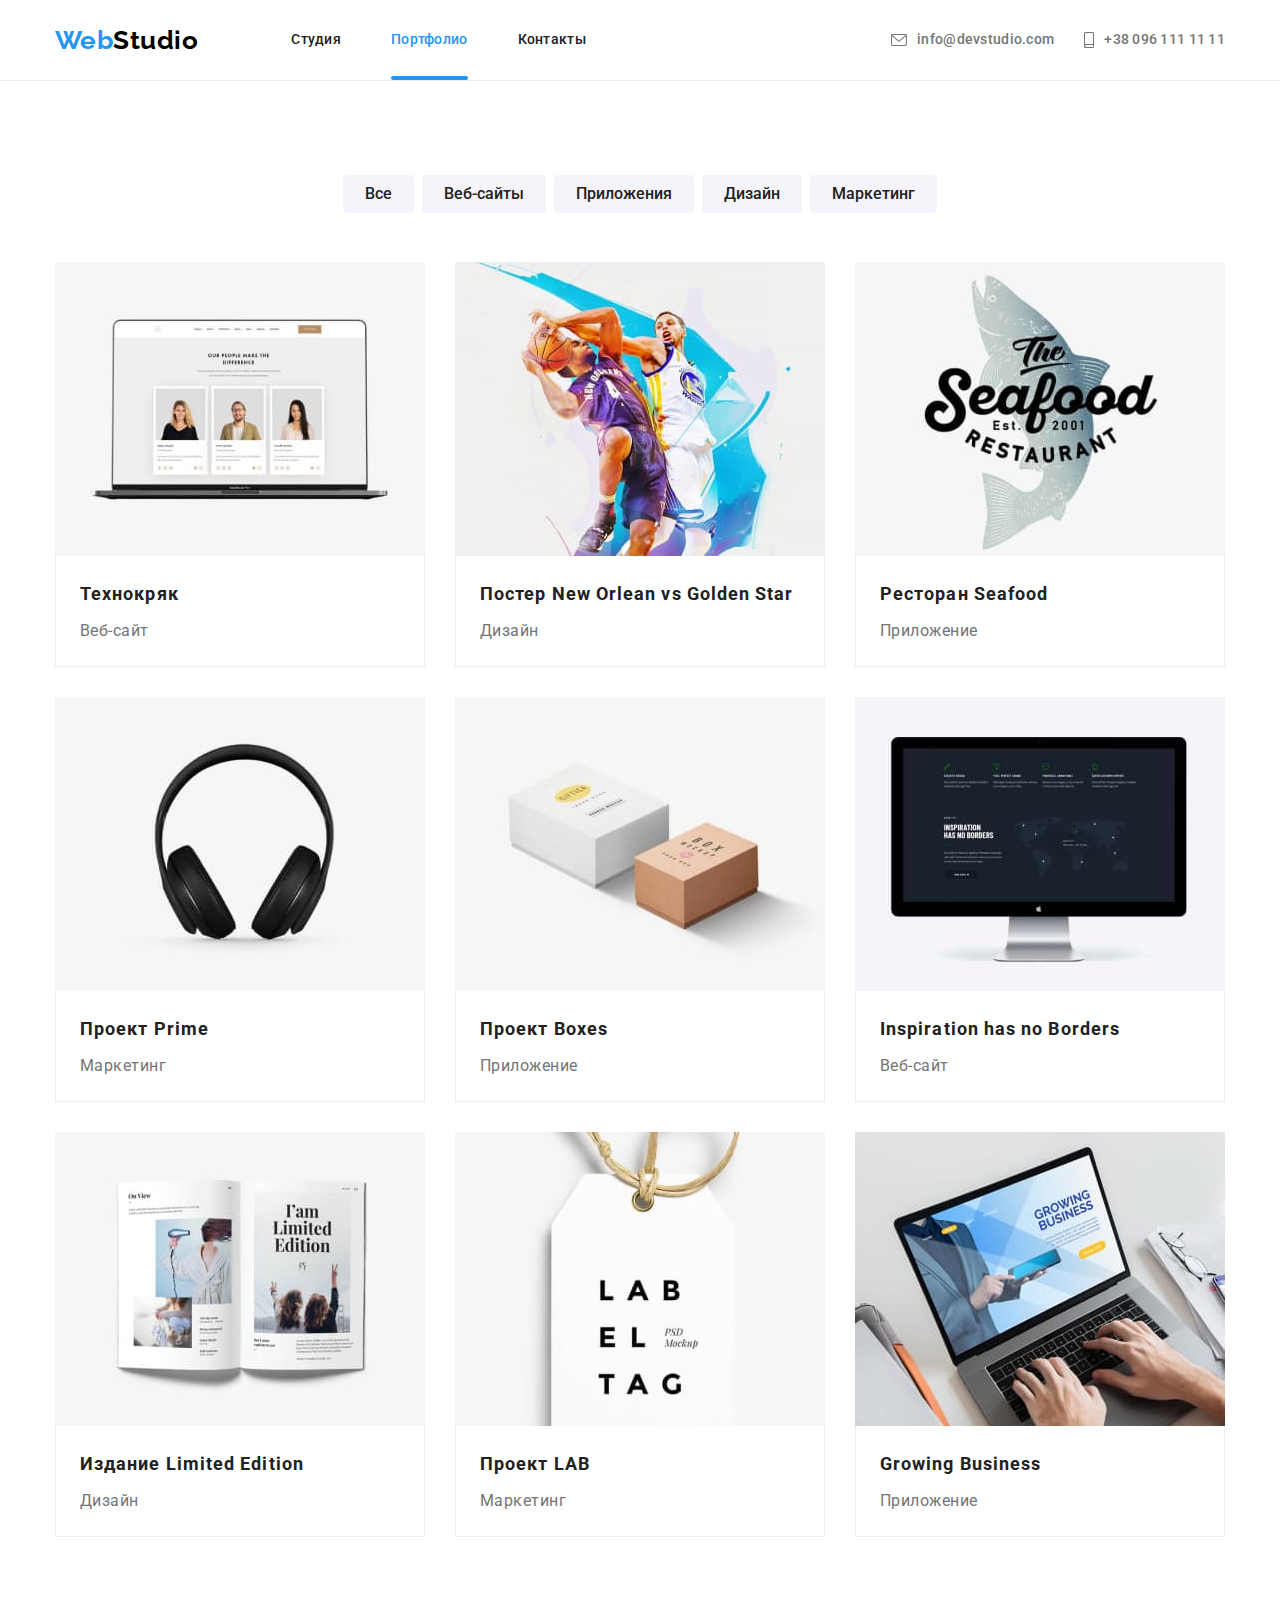
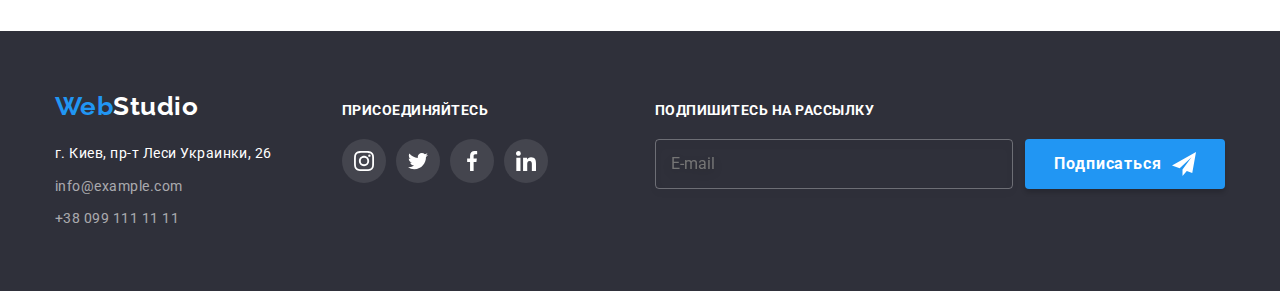
==== portfolio.html @ 19c5c127 "copied previous homework" ====
<!DOCTYPE html>
<html lang="ru">
  <head>
    <meta charset="UTF-8" />
    <meta http-equiv="X-UA-Compatible" content="IE=edge" />
    <meta name="viewport" content="width=device-width, initial-scale=1.0" />
    <title>Портфолио</title>
    <link
      href="https://fonts.googleapis.com/css2?family=Raleway:wght@700&family=Roboto:wght@400;500;700;900&display=swap"
      rel="stylesheet"
    />
    <link
      rel="stylesheet"
      href="https://cdnjs.cloudflare.com/ajax/libs/modern-normalize/1.0.0/modern-normalize.min.css"
    />
    <link rel="stylesheet" href="./css/portfolio.min.css" />
  </head>
  <body>
    <!-- Header -->

    <header class="page-header">
      <div class="container page-header__container">
        <nav class="page-header__nav">
          <a class="logo logo--header" href="./index.html"
            ><span class="logo__span">Web</span>Studio
          </a>

          <ul class="site-menu">
            <li class="site-menu__item">
              <a class="site-menu__link" href="./index.html">Студия</a>
            </li>
            <li class="site-menu__item">
              <a
                class="site-menu__link site-menu__link--current"
                href="./portfolio.html"
                >Портфолио</a
              >
            </li>
            <li class="site-menu__item">
              <a class="site-menu__link" href="">Контакты</a>
            </li>
          </ul>
        </nav>

        <ul class="site-contact">
          <li class="site-contact__item">
            <a class="site-contact__link" href="mailto:info@devstudio.com"
              ><svg class="site-contact__icon" width="16" height="12">
                <use href="./images/icons.svg#icon-envelope"></use>
              </svg>
              info@devstudio.com</a
            >
          </li>
          <li class="site-contact__item">
            <a class="site-contact__link" href="tel:+380961111111"
              ><svg class="site-contact__icon" width="10" height="16">
                <use href="./images/icons.svg#icon-smartphone"></use>
              </svg>
              +38 096 111 11 11</a
            >
          </li>
        </ul>
      </div>
    </header>
    <main>
      <!-- portfolio section -->

      <section class="section">
        <div class="container">
          <h1 class="section__title section__title--visually-hidden">
            Наши работы
          </h1>
          <ul class="filter-button-list">
            <li class="filter-button-list__item">
              <button class="filter-button" type="button">Все</button>
            </li>
            <li class="filter-button-list__item">
              <button class="filter-button" type="button">Веб-сайты</button>
            </li>
            <li class="filter-button-list__item">
              <button class="filter-button" type="button">Приложения</button>
            </li>
            <li class="filter-button-list__item">
              <button class="filter-button" type="button">Дизайн</button>
            </li>
            <li class="filter-button-list__item">
              <button class="filter-button" type="button">Маркетинг</button>
            </li>
          </ul>

          <ul class="portfolio-list">
            <li class="portfolio-list__item">
              <a class="portfolio-list__link" href="">
                <div class="portfolio-list__thumb">
                  <img
                    class="portfolio-list__img"
                    src="./images/portfolio1.jpg"
                    width="370"
                    alt="Технокряк"
                  />
                  <div class="portfolio-list__overlay">
                    <p class="portfolio-list__description">
                      Технокряк это современная площадка распространения
                      коронавируса. Компании используют эту платформу для
                      цифрового шпионажа и атак на защищённые сервера
                      конкурентов.
                    </p>
                  </div>
                </div>
                <div class="portfolio-list__footer">
                  <h2 class="portfolio-list__title">Технокряк</h2>
                  <p class="portfolio-list__text">Веб-сайт</p>
                </div>
              </a>
            </li>

            <li class="portfolio-list__item">
              <a class="portfolio-list__link" href="">
                <div class="portfolio-list__thumb">
                  <img
                    class="portfolio-list__img"
                    src="./images/portfolio2.jpg"
                    width="370"
                    alt="Технокряк"
                  />
                  <div class="portfolio-list__overlay">
                    <p class="portfolio-list__description">
                      Технокряк это современная площадка распространения
                      коронавируса. Компании используют эту платформу для
                      цифрового шпионажа и атак на защищённые сервера
                      конкурентов.
                    </p>
                  </div>
                </div>
                <div class="portfolio-list__footer">
                  <h2 class="portfolio-list__title">
                    Постер New Orlean vs Golden Star
                  </h2>
                  <p class="portfolio-list__text">Дизайн</p>
                </div>
              </a>
            </li>

            <li class="portfolio-list__item">
              <a class="portfolio-list__link" href="">
                <div class="portfolio-list__thumb">
                  <img
                    class="portfolio-list__img"
                    src="./images/portfolio3.jpg"
                    width="370"
                    alt="Технокряк"
                  />
                  <div class="portfolio-list__overlay">
                    <p class="portfolio-list__description">
                      Технокряк это современная площадка распространения
                      коронавируса. Компании используют эту платформу для
                      цифрового шпионажа и атак на защищённые сервера
                      конкурентов.
                    </p>
                  </div>
                </div>
                <div class="portfolio-list__footer">
                  <h2 class="portfolio-list__title">Ресторан Seafood</h2>
                  <p class="portfolio-list__text">Приложение</p>
                </div>
              </a>
            </li>

            <li class="portfolio-list__item">
              <a class="portfolio-list__link" href="">
                <div class="portfolio-list__thumb">
                  <img
                    class="portfolio-list__img"
                    src="./images/portfolio4.jpg"
                    width="370"
                    alt="Технокряк"
                  />
                  <div class="portfolio-list__overlay">
                    <p class="portfolio-list__description">
                      Технокряк это современная площадка распространения
                      коронавируса. Компании используют эту платформу для
                      цифрового шпионажа и атак на защищённые сервера
                      конкурентов.
                    </p>
                  </div>
                </div>
                <div class="portfolio-list__footer">
                  <h2 class="portfolio-list__title">Проект Prime</h2>
                  <p class="portfolio-list__text">Маркетинг</p>
                </div>
              </a>
            </li>

            <li class="portfolio-list__item">
              <a class="portfolio-list__link" href="">
                <div class="portfolio-list__thumb">
                  <img
                    class="portfolio-list__img"
                    src="./images/portfolio5.jpg"
                    width="370"
                    alt="Технокряк"
                  />
                  <div class="portfolio-list__overlay">
                    <p class="portfolio-list__description">
                      Технокряк это современная площадка распространения
                      коронавируса. Компании используют эту платформу для
                      цифрового шпионажа и атак на защищённые сервера
                      конкурентов.
                    </p>
                  </div>
                </div>
                <div class="portfolio-list__footer">
                  <h2 class="portfolio-list__title">Проект Boxes</h2>
                  <p class="portfolio-list__text">Приложение</p>
                </div>
              </a>
            </li>

            <li class="portfolio-list__item">
              <a class="portfolio-list__link" href="">
                <div class="portfolio-list__thumb">
                  <img
                    class="portfolio-list__img"
                    src="./images/portfolio6.jpg"
                    width="370"
                    alt="Технокряк"
                  />
                  <div class="portfolio-list__overlay">
                    <p class="portfolio-list__description">
                      Технокряк это современная площадка распространения
                      коронавируса. Компании используют эту платформу для
                      цифрового шпионажа и атак на защищённые сервера
                      конкурентов.
                    </p>
                  </div>
                </div>
                <div class="portfolio-list__footer">
                  <h2 class="portfolio-list__title">
                    Inspiration has no Borders
                  </h2>
                  <p class="portfolio-list__text">Веб-сайт</p>
                </div>
              </a>
            </li>

            <li class="portfolio-list__item">
              <a class="portfolio-list__link" href="">
                <div class="portfolio-list__thumb">
                  <img
                    class="portfolio-list__img"
                    src="./images/portfolio7.jpg"
                    width="370"
                    alt="Технокряк"
                  />
                  <div class="portfolio-list__overlay">
                    <p class="portfolio-list__description">
                      Технокряк это современная площадка распространения
                      коронавируса. Компании используют эту платформу для
                      цифрового шпионажа и атак на защищённые сервера
                      конкурентов.
                    </p>
                  </div>
                </div>
                <div class="portfolio-list__footer">
                  <h2 class="portfolio-list__title">Издание Limited Edition</h2>
                  <p class="portfolio-list__text">Дизайн</p>
                </div>
              </a>
            </li>

            <li class="portfolio-list__item">
              <a class="portfolio-list__link" href="">
                <div class="portfolio-list__thumb">
                  <img
                    class="portfolio-list__img"
                    src="./images/portfolio8.jpg"
                    width="370"
                    alt="Технокряк"
                  />
                  <div class="portfolio-list__overlay">
                    <p class="portfolio-list__description">
                      Технокряк это современная площадка распространения
                      коронавируса. Компании используют эту платформу для
                      цифрового шпионажа и атак на защищённые сервера
                      конкурентов.
                    </p>
                  </div>
                </div>
                <div class="portfolio-list__footer">
                  <h2 class="portfolio-list__title">Проект LAB</h2>
                  <p class="portfolio-list__text">Маркетинг</p>
                </div>
              </a>
            </li>

            <li class="portfolio-list__item">
              <a class="portfolio-list__link" href="">
                <div class="portfolio-list__thumb">
                  <img
                    class="portfolio-list__img"
                    src="./images/portfolio9.jpg"
                    width="370"
                    alt="Технокряк"
                  />
                  <div class="portfolio-list__overlay">
                    <p class="portfolio-list__description">
                      Технокряк это современная площадка распространения
                      коронавируса. Компании используют эту платформу для
                      цифрового шпионажа и атак на защищённые сервера
                      конкурентов.
                    </p>
                  </div>
                </div>
                <div class="portfolio-list__footer">
                  <h2 class="portfolio-list__title">Growing Business</h2>
                  <p class="portfolio-list__text">Приложение</p>
                </div>
              </a>
            </li>
          </ul>
        </div>
      </section>
    </main>

    <!-- footer -->

    <footer class="page-footer">
      <div class="container page-footer__container">
        <div class="page-footer__box">
          <a class="logo logo--footer" href="./index.html"
            ><span class="logo__span">Web</span>Studio</a
          >

          <address>
            <ul class="address">
              <li class="address__item">
                <span class="address__text"
                  >г. Киев, пр-т Леси Украинки, 26</span
                >
              </li>
              <li class="address__item">
                <a class="address__link" href="mailto:info@example.com"
                  >info@example.com</a
                >
              </li>
              <li class="address__item">
                <a class="address__link" href="tel:+380991111111"
                  >+38 099 111 11 11</a
                >
              </li>
            </ul>
          </address>
        </div>
        <div class="page-footer__box site-social">
          <b class="site-social__text">присоединяйтесь</b>
          <ul class="site-social__list">
            <li class="site-social__item">
              <a class="site-social__link" href="">
                <svg class="site-social__icon" width="20" height="20">
                  <use href="./images/icons.svg#icon-instagram"></use>
                </svg>
              </a>
            </li>
            <li class="site-social__item">
              <a class="site-social__link" href="">
                <svg class="site-social__icon" width="20" height="20">
                  <use href="./images/icons.svg#icon-twitter"></use>
                </svg>
              </a>
            </li>
            <li class="site-social__item">
              <a class="site-social__link" href="">
                <svg class="site-social__icon" width="20" height="20">
                  <use href="./images/icons.svg#icon-facebook"></use>
                </svg>
              </a>
            </li>
            <li class="site-social__item">
              <a class="site-social__link" href="">
                <svg class="site-social__icon" width="20" height="20">
                  <use href="./images/icons.svg#icon-linkedin"></use>
                </svg>
              </a>
            </li>
          </ul>
        </div>
        <form class="form-subscription">
          <div class="form-subscription__field">
            <b class="form-subscription__text">Подпишитесь на рассылку</b>
            <input
              class="form-subscription__input"
              type="email"
              name="mail"
              placeholder="E-mail"
            />
          </div>
          <button class="button button--shadow" type="submit">
            Подписаться
            <svg class="button__icon" width="24" height="24">
              <use href="./images/icons.svg#icon-send"></use>
            </svg>
          </button>
        </form>
      </div>
    </footer>
  </body>
</html>
---- css/portfolio.min.css ----
h1,h2,h3,h4,h5,h6,p{padding:0;margin:0}ul{list-style:none;padding:0;margin:0}a{text-decoration:none;color:inherit}button{cursor:pointer;font-family:inherit}body{color:#757575;background-color:#fff;font-family:roboto,sans-serif;letter-spacing:0.03em}.container{width:1200px;padding-left:15px;padding-right:15px;margin-right:auto;margin-left:auto}.logo{display:inline-block;font-family:raleway,sans-serif;font-weight:700;font-size:26px;line-height:1.19;-webkit-transition:color 250ms cubic-bezier(0.4, 0, 0.2, 1);transition:color 250ms cubic-bezier(0.4, 0, 0.2, 1)}.logo:focus,.logo:hover{color:#2196f3}.logo--header{margin-right:93px;color:#000000}.logo--footer{margin-bottom:20px;color:#fff}.logo__span{color:#2196f3}.page-header{border-bottom-width:1px;border-bottom-style:solid;border-bottom-color:#ececec}.page-header__container{display:-webkit-box;display:-ms-flexbox;display:flex}.page-header__nav{display:-webkit-box;display:-ms-flexbox;display:flex;-webkit-box-align:center;-ms-flex-align:center;align-items:center}.site-menu{display:-webkit-box;display:-ms-flexbox;display:flex}.site-menu__item:not(:last-child){margin-right:50px}.site-menu__link{display:block;padding-top:32px;padding-bottom:32px;font-weight:500;font-size:14px;line-height:1.14;letter-spacing:0.02em;color:#212121;-webkit-transition:color 250ms cubic-bezier(0.4, 0, 0.2, 1);transition:color 250ms cubic-bezier(0.4, 0, 0.2, 1)}.site-menu__link:hover,.site-menu__link:focus{color:#2196f3}.site-menu__link--current{position:relative;color:#2196f3}.site-menu__link--current::after{position:absolute;bottom:0;left:0;width:100%;height:4px;content:'';background:#2196f3;border-radius:2px}.site-contact{display:-webkit-box;display:-ms-flexbox;display:flex;margin-left:auto}.site-contact__item:not(:last-child){margin-right:30px}.site-contact__link{display:-webkit-inline-box;display:-ms-inline-flexbox;display:inline-flex;-webkit-box-align:center;-ms-flex-align:center;align-items:center;padding-top:32px;padding-bottom:32px;font-weight:500;font-size:14px;line-height:1.14;letter-spacing:0.02em;-webkit-transition:color 250ms cubic-bezier(0.4, 0, 0.2, 1);transition:color 250ms cubic-bezier(0.4, 0, 0.2, 1)}.site-contact__link:hover,.site-contact__link:focus{color:#2196f3}.site-contact__icon{margin-right:10px;fill:currentColor}.button{display:-webkit-inline-box;display:-ms-inline-flexbox;display:inline-flex;-webkit-box-pack:center;-ms-flex-pack:center;justify-content:center;-webkit-box-align:center;-ms-flex-align:center;align-items:center;width:200px;height:50px;cursor:pointer;font-family:inherit;font-weight:bold;font-size:16px;line-height:1.87;letter-spacing:0.06em;color:#fff;background-color:#2196f3;border:none;border-radius:4px;-webkit-transition:background-color 250ms cubic-bezier(0.4, 0, 0.2, 1);transition:background-color 250ms cubic-bezier(0.4, 0, 0.2, 1)}.button:focus,.button:hover{background-color:#188ce8}.button--shadow{-webkit-box-shadow:0px 4px 4px rgba(0,0,0,0.15);box-shadow:0px 4px 4px rgba(0,0,0,0.15)}.button__icon{margin-left:10px;fill:currentColor}.section{padding-top:94px;padding-bottom:94px}.section--without-padding{padding-top:0}.section--bg-color{background:#f5f4fa}.section__title{color:#212121;font-size:36px;line-height:1.17;text-align:center;margin-bottom:50px}.section__title--visually-hidden{position:absolute;width:1px;height:1px;margin:-1px;border:0;padding:0;clip:rect(0 0 0 0);overflow:hidden}.filter-button-list{display:-webkit-box;display:-ms-flexbox;display:flex;-webkit-box-pack:center;-ms-flex-pack:center;justify-content:center;margin-bottom:49px}.filter-button-list__item:not(:last-child){margin-right:8px}.filter-button{display:inline-block;color:#212121;background-color:#f5f4fa;cursor:pointer;font-family:inherit;font-weight:500;font-size:16px;line-height:1.62;padding:6px 22px;border:none;border-radius:4px;-webkit-transition:color 250ms cubic-bezier(0.4, 0, 0.2, 1);transition:color 250ms cubic-bezier(0.4, 0, 0.2, 1);-webkit-transition:background-color 250ms cubic-bezier(0.4, 0, 0.2, 1);transition:background-color 250ms cubic-bezier(0.4, 0, 0.2, 1);-webkit-transition:-webkit-box-shadow 250ms cubic-bezier(0.4, 0, 0.2, 1);transition:-webkit-box-shadow 250ms cubic-bezier(0.4, 0, 0.2, 1);transition:box-shadow 250ms cubic-bezier(0.4, 0, 0.2, 1);transition:box-shadow 250ms cubic-bezier(0.4, 0, 0.2, 1), -webkit-box-shadow 250ms cubic-bezier(0.4, 0, 0.2, 1)}.filter-button:hover,.filter-button:focus{color:#fff;background-color:#2196f3;-webkit-box-shadow:0px 3px 1px rgba(0,0,0,0.1),0px 1px 2px rgba(0,0,0,0.08),0px 2px 2px rgba(0,0,0,0.12);box-shadow:0px 3px 1px rgba(0,0,0,0.1),0px 1px 2px rgba(0,0,0,0.08),0px 2px 2px rgba(0,0,0,0.12)}.portfolio-list{display:-webkit-box;display:-ms-flexbox;display:flex;-ms-flex-wrap:wrap;flex-wrap:wrap;margin:-15px}.portfolio-list__item{width:calc((100% - 90px) / 3);margin:15px;-webkit-transition:-webkit-box-shadow 250ms cubic-bezier(0.4, 0, 0.2, 1);transition:-webkit-box-shadow 250ms cubic-bezier(0.4, 0, 0.2, 1);transition:box-shadow 250ms cubic-bezier(0.4, 0, 0.2, 1);transition:box-shadow 250ms cubic-bezier(0.4, 0, 0.2, 1), -webkit-box-shadow 250ms cubic-bezier(0.4, 0, 0.2, 1)}.portfolio-list__item:hover,.portfolio-list__item:focus{-webkit-box-shadow:0px 1px 1px rgba(0,0,0,0.12),0px 4px 4px rgba(0,0,0,0.06),1px 4px 6px rgba(0,0,0,0.16);box-shadow:0px 1px 1px rgba(0,0,0,0.12),0px 4px 4px rgba(0,0,0,0.06),1px 4px 6px rgba(0,0,0,0.16)}.portfolio-list__img{display:block}.portfolio-list__thumb{position:relative;overflow:hidden}.portfolio-list__overlay{position:absolute;top:0;left:0;width:100%;height:100%;padding:63px 24px;-webkit-transform:translateY(100%);transform:translateY(100%);background:rgba(33,150,243,0.9);-webkit-transition:-webkit-transform 250ms cubic-bezier(0.4, 0, 0.2, 1);transition:-webkit-transform 250ms cubic-bezier(0.4, 0, 0.2, 1);transition:transform 250ms cubic-bezier(0.4, 0, 0.2, 1);transition:transform 250ms cubic-bezier(0.4, 0, 0.2, 1), -webkit-transform 250ms cubic-bezier(0.4, 0, 0.2, 1)}.portfolio-list__link:hover .portfolio-list__overlay,.portfolio-list__link:focus .portfolio-list__overlay{-webkit-transform:translateY(0);transform:translateY(0)}.portfolio-list__description{font-size:18px;line-height:1.56;color:#fff}.portfolio-list__footer{padding:20px 24px;width:100%;border:1px solid #eeeeee;border-top:none}.portfolio-list__title{margin-bottom:4px;color:#212121;font-size:18px;line-height:2;letter-spacing:0.06em}.portfolio-list__text{font-size:16px;line-height:1.87}.page-footer{padding-top:60px;padding-bottom:60px;background-color:#2f303a}.page-footer__container{display:-webkit-box;display:-ms-flexbox;display:flex;-webkit-box-align:baseline;-ms-flex-align:baseline;align-items:baseline}.page-footer__box:not(:last-child){margin-right:70px}.address__item:not(:last-child){margin-bottom:9px}.address__text,.address__link{font-style:normal;font-size:14px;line-height:1.71}.address__text{color:#fff}.address__link{padding-top:4px;padding-bottom:4px;color:rgba(255,255,255,0.6);-webkit-transition:color 250ms cubic-bezier(0.4, 0, 0.2, 1);transition:color 250ms cubic-bezier(0.4, 0, 0.2, 1)}.address__link:focus,.address__link:hover{color:#2196f3}.site-social__text{display:inline-block;margin-bottom:20px;color:#fff;font-size:14px;line-height:1.14;text-transform:uppercase}.site-social__list{display:-webkit-box;display:-ms-flexbox;display:flex}.site-social__item:not(:last-child){margin-right:10px}.site-social__link{display:-webkit-inline-box;display:-ms-inline-flexbox;display:inline-flex;width:44px;height:44px;color:#fff;background-color:rgba(255,255,255,0.1);border-radius:50%;-webkit-box-pack:center;-ms-flex-pack:center;justify-content:center;-webkit-box-align:center;-ms-flex-align:center;align-items:center;-webkit-transition:background-color 250ms cubic-bezier(0.4, 0, 0.2, 1);transition:background-color 250ms cubic-bezier(0.4, 0, 0.2, 1)}.site-social__link:hover,.site-social__link:focus{background-color:#2196f3}.site-social__icon{fill:currentColor}.form-subscription{display:-webkit-box;display:-ms-flexbox;display:flex;-webkit-box-orient:horizontal;-webkit-box-direction:normal;-ms-flex-direction:row;flex-direction:row;margin-left:auto;-webkit-box-align:end;-ms-flex-align:end;align-items:flex-end}.form-subscription__field{display:-webkit-box;display:-ms-flexbox;display:flex;-webkit-box-orient:vertical;-webkit-box-direction:normal;-ms-flex-direction:column;flex-direction:column;margin-right:12px}.form-subscription__text{margin-bottom:20px;font-size:14px;line-height:1.14;text-transform:uppercase;color:#fff}.form-subscription__input{padding:15px;width:358px;height:50px;border:1px solid rgba(255,255,255,0.3);-webkit-filter:drop-shadow(0px 4px 4px rgba(0,0,0,0.15));filter:drop-shadow(0px 4px 4px rgba(0,0,0,0.15));border-radius:4px;background-color:inherit;color:rgba(255,255,255,0.6);outline:none;-webkit-transition:border-color 250ms cubic-bezier(0.4, 0, 0.2, 1);transition:border-color 250ms cubic-bezier(0.4, 0, 0.2, 1)}.form-subscription__field:focus-within .form-subscription__input{border-color:#2196f3}
/*# sourceMappingURL=portfolio.min.css.map */
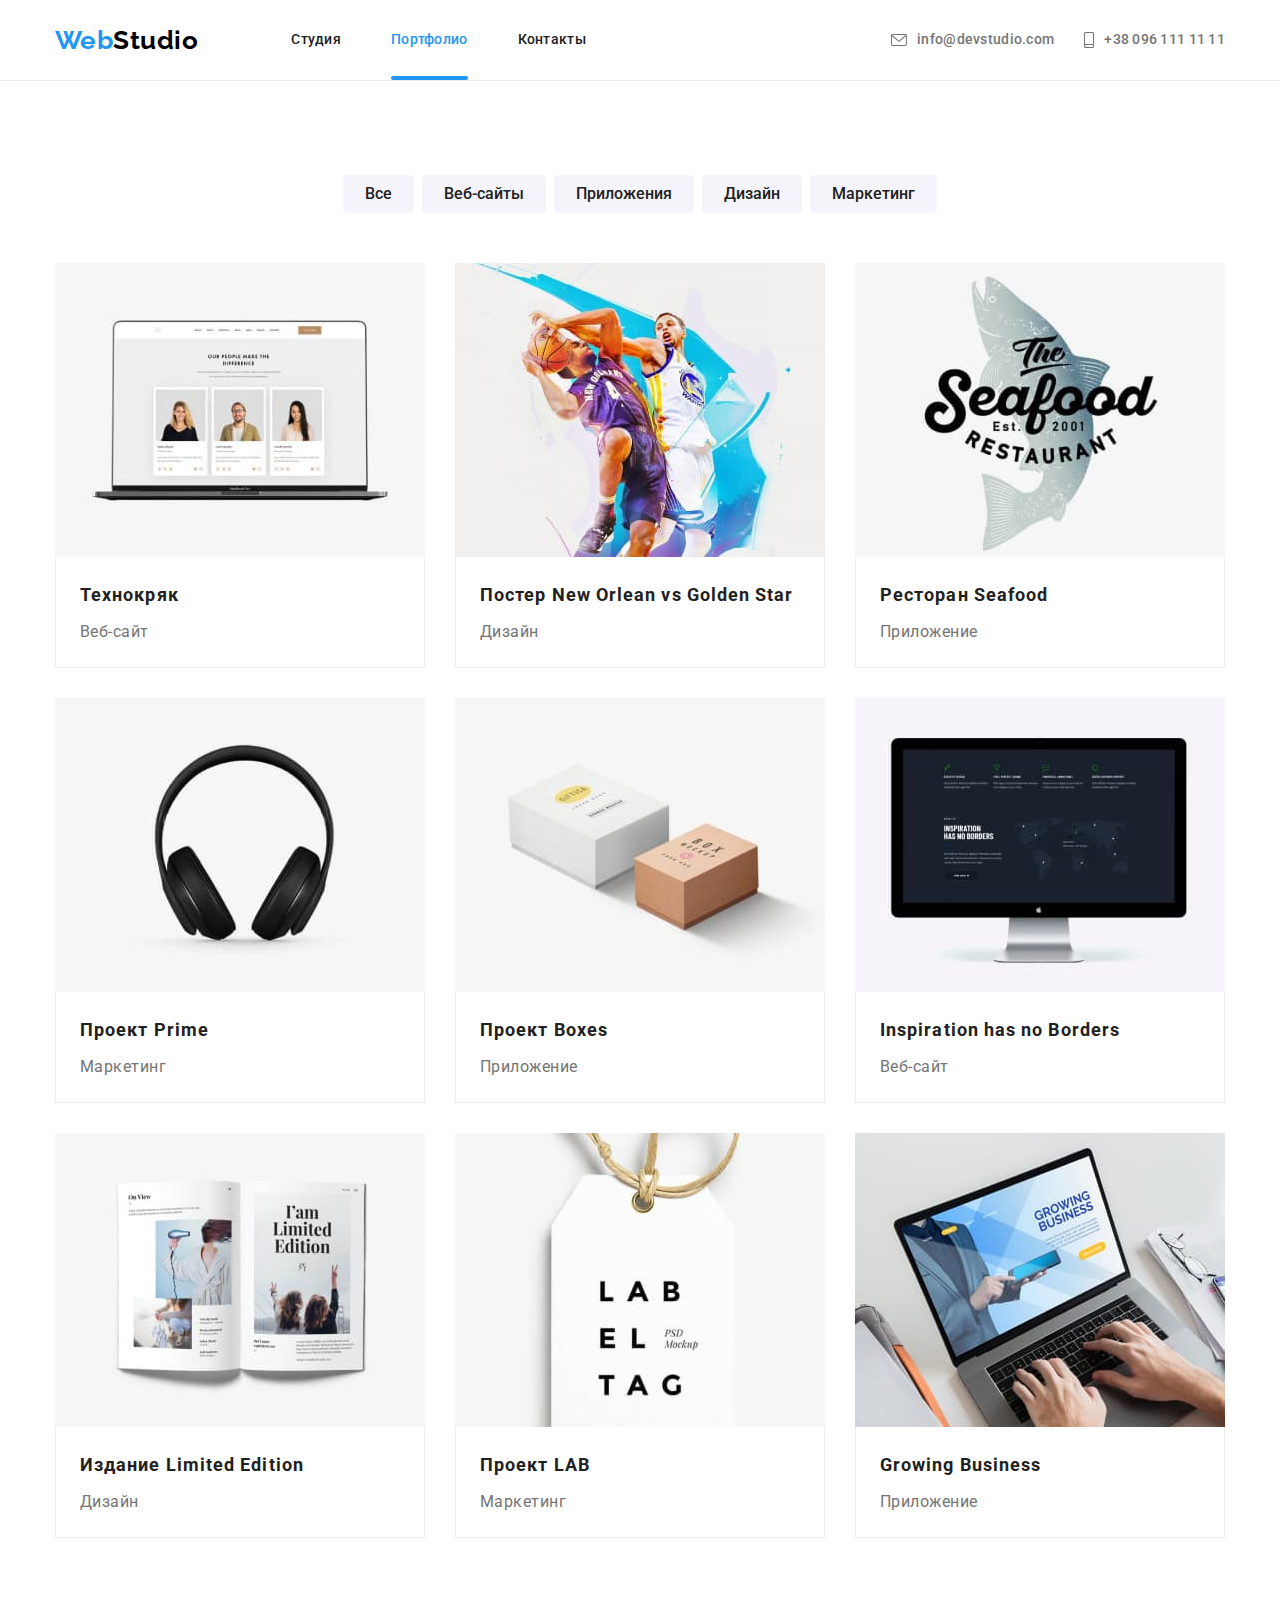
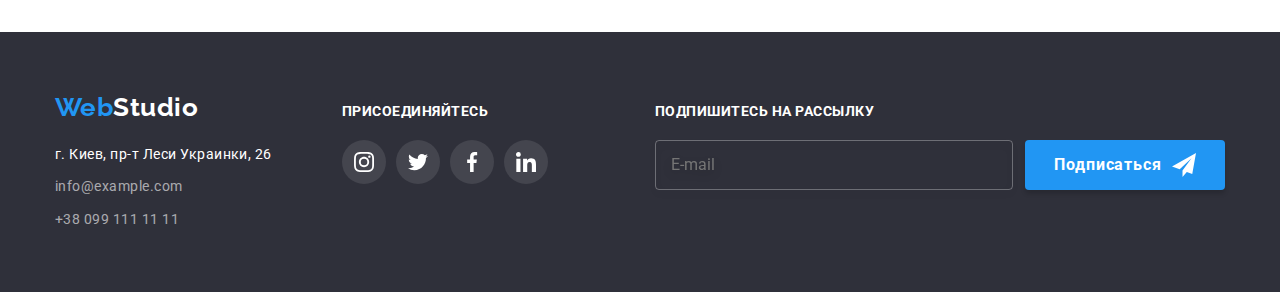
==== commit b89e651e: "finished first part" ====
--- a/portfolio.html
+++ b/portfolio.html
@@ -20,46 +20,88 @@
 
     <header class="page-header">
       <div class="container page-header__container">
-        <nav class="page-header__nav">
-          <a class="logo logo--header" href="./index.html"
-            ><span class="logo__span">Web</span>Studio
-          </a>
-
-          <ul class="site-menu">
-            <li class="site-menu__item">
-              <a class="site-menu__link" href="./index.html">Студия</a>
-            </li>
-            <li class="site-menu__item">
+        <a class="logo logo--header" href="./index.html"
+          ><span class="logo__span">Web</span>Studio
+        </a>
+        <button
+          type="button"
+          class="menu-button"
+          aria-expanded="false"
+          aria-controls="menu-container"
+          data-menu-button
+        >
+          <svg
+            class="menu-button__icon"
+            width="40"
+            height="40"
+            aria-label="Переключатель мобильного меню"
+          >
+            <use
+              class="menu-button__icon-cross"
+              href="./images/icons.svg#icon-cross"
+            ></use>
+            <use
+              class="menu-button__icon-menu"
+              href="./images/icons.svg#icon-menu"
+            ></use>
+          </svg>
+        </button>
+        <div class="menu-container" id="menu-container" data-menu>
+          <nav class="page-header__nav">
+            <ul class="site-menu">
+              <li class="site-menu__item">
+                <a class="site-menu__link" href="./index.html">Студия</a>
+              </li>
+              <li class="site-menu__item">
+                <a
+                  class="site-menu__link site-menu__link--current"
+                  href="./portfolio.html"
+                  >Портфолио</a
+                >
+              </li>
+              <li class="site-menu__item">
+                <a class="site-menu__link" href="">Контакты</a>
+              </li>
+            </ul>
+          </nav>
+
+          <ul class="site-contact">
+            <li class="site-contact__item">
               <a
-                class="site-menu__link site-menu__link--current"
-                href="./portfolio.html"
-                >Портфолио</a
+                class="site-contact__link site-contact__link--mail"
+                href="mailto:info@devstudio.com"
+                ><svg class="site-contact__icon" width="16" height="12">
+                  <use href="./images/icons.svg#icon-envelope"></use>
+                </svg>
+                info@devstudio.com</a
               >
             </li>
-            <li class="site-menu__item">
-              <a class="site-menu__link" href="">Контакты</a>
+            <li class="site-contact__item">
+              <a
+                class="site-contact__link site-contact__link--tell"
+                href="tel:+380961111111"
+                ><svg class="site-contact__icon" width="10" height="16">
+                  <use href="./images/icons.svg#icon-smartphone"></use>
+                </svg>
+                +38 096 111 11 11</a
+              >
             </li>
           </ul>
-        </nav>
-
-        <ul class="site-contact">
-          <li class="site-contact__item">
-            <a class="site-contact__link" href="mailto:info@devstudio.com"
-              ><svg class="site-contact__icon" width="16" height="12">
-                <use href="./images/icons.svg#icon-envelope"></use>
-              </svg>
-              info@devstudio.com</a
-            >
-          </li>
-          <li class="site-contact__item">
-            <a class="site-contact__link" href="tel:+380961111111"
-              ><svg class="site-contact__icon" width="10" height="16">
-                <use href="./images/icons.svg#icon-smartphone"></use>
-              </svg>
-              +38 096 111 11 11</a
-            >
-          </li>
-        </ul>
+          <ul class="main-social">
+            <li class="main-social__item">
+              <a href="" class="main-social__link">Instagram</a>
+            </li>
+            <li class="main-social__item">
+              <a href="" class="main-social__link">Twitter</a>
+            </li>
+            <li class="main-social__item">
+              <a href="" class="main-social__link">Facebook</a>
+            </li>
+            <li class="main-social__item">
+              <a href="" class="main-social__link">LinkedIn</a>
+            </li>
+          </ul>
+        </div>
       </div>
     </header>
     <main>
@@ -95,7 +137,6 @@
                   <img
                     class="portfolio-list__img"
                     src="./images/portfolio1.jpg"
-                    width="370"
                     alt="Технокряк"
                   />
                   <div class="portfolio-list__overlay">
@@ -120,7 +161,6 @@
                   <img
                     class="portfolio-list__img"
                     src="./images/portfolio2.jpg"
-                    width="370"
                     alt="Технокряк"
                   />
                   <div class="portfolio-list__overlay">
@@ -147,7 +187,6 @@
                   <img
                     class="portfolio-list__img"
                     src="./images/portfolio3.jpg"
-                    width="370"
                     alt="Технокряк"
                   />
                   <div class="portfolio-list__overlay">
@@ -172,7 +211,6 @@
                   <img
                     class="portfolio-list__img"
                     src="./images/portfolio4.jpg"
-                    width="370"
                     alt="Технокряк"
                   />
                   <div class="portfolio-list__overlay">
@@ -197,7 +235,6 @@
                   <img
                     class="portfolio-list__img"
                     src="./images/portfolio5.jpg"
-                    width="370"
                     alt="Технокряк"
                   />
                   <div class="portfolio-list__overlay">
@@ -222,7 +259,6 @@
                   <img
                     class="portfolio-list__img"
                     src="./images/portfolio6.jpg"
-                    width="370"
                     alt="Технокряк"
                   />
                   <div class="portfolio-list__overlay">
@@ -249,7 +285,6 @@
                   <img
                     class="portfolio-list__img"
                     src="./images/portfolio7.jpg"
-                    width="370"
                     alt="Технокряк"
                   />
                   <div class="portfolio-list__overlay">
@@ -274,7 +309,6 @@
                   <img
                     class="portfolio-list__img"
                     src="./images/portfolio8.jpg"
-                    width="370"
                     alt="Технокряк"
                   />
                   <div class="portfolio-list__overlay">
@@ -299,7 +333,6 @@
                   <img
                     class="portfolio-list__img"
                     src="./images/portfolio9.jpg"
-                    width="370"
                     alt="Технокряк"
                   />
                   <div class="portfolio-list__overlay">
@@ -403,5 +436,6 @@
         </form>
       </div>
     </footer>
+    <script src="./js/menu.js"></script>
   </body>
 </html>
--- a/css/portfolio.min.css
+++ b/css/portfolio.min.css
@@ -1,2 +1,2 @@
-h1,h2,h3,h4,h5,h6,p{padding:0;margin:0}ul{list-style:none;padding:0;margin:0}a{text-decoration:none;color:inherit}button{cursor:pointer;font-family:inherit}body{color:#757575;background-color:#fff;font-family:roboto,sans-serif;letter-spacing:0.03em}.container{width:1200px;padding-left:15px;padding-right:15px;margin-right:auto;margin-left:auto}.logo{display:inline-block;font-family:raleway,sans-serif;font-weight:700;font-size:26px;line-height:1.19;-webkit-transition:color 250ms cubic-bezier(0.4, 0, 0.2, 1);transition:color 250ms cubic-bezier(0.4, 0, 0.2, 1)}.logo:focus,.logo:hover{color:#2196f3}.logo--header{margin-right:93px;color:#000000}.logo--footer{margin-bottom:20px;color:#fff}.logo__span{color:#2196f3}.page-header{border-bottom-width:1px;border-bottom-style:solid;border-bottom-color:#ececec}.page-header__container{display:-webkit-box;display:-ms-flexbox;display:flex}.page-header__nav{display:-webkit-box;display:-ms-flexbox;display:flex;-webkit-box-align:center;-ms-flex-align:center;align-items:center}.site-menu{display:-webkit-box;display:-ms-flexbox;display:flex}.site-menu__item:not(:last-child){margin-right:50px}.site-menu__link{display:block;padding-top:32px;padding-bottom:32px;font-weight:500;font-size:14px;line-height:1.14;letter-spacing:0.02em;color:#212121;-webkit-transition:color 250ms cubic-bezier(0.4, 0, 0.2, 1);transition:color 250ms cubic-bezier(0.4, 0, 0.2, 1)}.site-menu__link:hover,.site-menu__link:focus{color:#2196f3}.site-menu__link--current{position:relative;color:#2196f3}.site-menu__link--current::after{position:absolute;bottom:0;left:0;width:100%;height:4px;content:'';background:#2196f3;border-radius:2px}.site-contact{display:-webkit-box;display:-ms-flexbox;display:flex;margin-left:auto}.site-contact__item:not(:last-child){margin-right:30px}.site-contact__link{display:-webkit-inline-box;display:-ms-inline-flexbox;display:inline-flex;-webkit-box-align:center;-ms-flex-align:center;align-items:center;padding-top:32px;padding-bottom:32px;font-weight:500;font-size:14px;line-height:1.14;letter-spacing:0.02em;-webkit-transition:color 250ms cubic-bezier(0.4, 0, 0.2, 1);transition:color 250ms cubic-bezier(0.4, 0, 0.2, 1)}.site-contact__link:hover,.site-contact__link:focus{color:#2196f3}.site-contact__icon{margin-right:10px;fill:currentColor}.button{display:-webkit-inline-box;display:-ms-inline-flexbox;display:inline-flex;-webkit-box-pack:center;-ms-flex-pack:center;justify-content:center;-webkit-box-align:center;-ms-flex-align:center;align-items:center;width:200px;height:50px;cursor:pointer;font-family:inherit;font-weight:bold;font-size:16px;line-height:1.87;letter-spacing:0.06em;color:#fff;background-color:#2196f3;border:none;border-radius:4px;-webkit-transition:background-color 250ms cubic-bezier(0.4, 0, 0.2, 1);transition:background-color 250ms cubic-bezier(0.4, 0, 0.2, 1)}.button:focus,.button:hover{background-color:#188ce8}.button--shadow{-webkit-box-shadow:0px 4px 4px rgba(0,0,0,0.15);box-shadow:0px 4px 4px rgba(0,0,0,0.15)}.button__icon{margin-left:10px;fill:currentColor}.section{padding-top:94px;padding-bottom:94px}.section--without-padding{padding-top:0}.section--bg-color{background:#f5f4fa}.section__title{color:#212121;font-size:36px;line-height:1.17;text-align:center;margin-bottom:50px}.section__title--visually-hidden{position:absolute;width:1px;height:1px;margin:-1px;border:0;padding:0;clip:rect(0 0 0 0);overflow:hidden}.filter-button-list{display:-webkit-box;display:-ms-flexbox;display:flex;-webkit-box-pack:center;-ms-flex-pack:center;justify-content:center;margin-bottom:49px}.filter-button-list__item:not(:last-child){margin-right:8px}.filter-button{display:inline-block;color:#212121;background-color:#f5f4fa;cursor:pointer;font-family:inherit;font-weight:500;font-size:16px;line-height:1.62;padding:6px 22px;border:none;border-radius:4px;-webkit-transition:color 250ms cubic-bezier(0.4, 0, 0.2, 1);transition:color 250ms cubic-bezier(0.4, 0, 0.2, 1);-webkit-transition:background-color 250ms cubic-bezier(0.4, 0, 0.2, 1);transition:background-color 250ms cubic-bezier(0.4, 0, 0.2, 1);-webkit-transition:-webkit-box-shadow 250ms cubic-bezier(0.4, 0, 0.2, 1);transition:-webkit-box-shadow 250ms cubic-bezier(0.4, 0, 0.2, 1);transition:box-shadow 250ms cubic-bezier(0.4, 0, 0.2, 1);transition:box-shadow 250ms cubic-bezier(0.4, 0, 0.2, 1), -webkit-box-shadow 250ms cubic-bezier(0.4, 0, 0.2, 1)}.filter-button:hover,.filter-button:focus{color:#fff;background-color:#2196f3;-webkit-box-shadow:0px 3px 1px rgba(0,0,0,0.1),0px 1px 2px rgba(0,0,0,0.08),0px 2px 2px rgba(0,0,0,0.12);box-shadow:0px 3px 1px rgba(0,0,0,0.1),0px 1px 2px rgba(0,0,0,0.08),0px 2px 2px rgba(0,0,0,0.12)}.portfolio-list{display:-webkit-box;display:-ms-flexbox;display:flex;-ms-flex-wrap:wrap;flex-wrap:wrap;margin:-15px}.portfolio-list__item{width:calc((100% - 90px) / 3);margin:15px;-webkit-transition:-webkit-box-shadow 250ms cubic-bezier(0.4, 0, 0.2, 1);transition:-webkit-box-shadow 250ms cubic-bezier(0.4, 0, 0.2, 1);transition:box-shadow 250ms cubic-bezier(0.4, 0, 0.2, 1);transition:box-shadow 250ms cubic-bezier(0.4, 0, 0.2, 1), -webkit-box-shadow 250ms cubic-bezier(0.4, 0, 0.2, 1)}.portfolio-list__item:hover,.portfolio-list__item:focus{-webkit-box-shadow:0px 1px 1px rgba(0,0,0,0.12),0px 4px 4px rgba(0,0,0,0.06),1px 4px 6px rgba(0,0,0,0.16);box-shadow:0px 1px 1px rgba(0,0,0,0.12),0px 4px 4px rgba(0,0,0,0.06),1px 4px 6px rgba(0,0,0,0.16)}.portfolio-list__img{display:block}.portfolio-list__thumb{position:relative;overflow:hidden}.portfolio-list__overlay{position:absolute;top:0;left:0;width:100%;height:100%;padding:63px 24px;-webkit-transform:translateY(100%);transform:translateY(100%);background:rgba(33,150,243,0.9);-webkit-transition:-webkit-transform 250ms cubic-bezier(0.4, 0, 0.2, 1);transition:-webkit-transform 250ms cubic-bezier(0.4, 0, 0.2, 1);transition:transform 250ms cubic-bezier(0.4, 0, 0.2, 1);transition:transform 250ms cubic-bezier(0.4, 0, 0.2, 1), -webkit-transform 250ms cubic-bezier(0.4, 0, 0.2, 1)}.portfolio-list__link:hover .portfolio-list__overlay,.portfolio-list__link:focus .portfolio-list__overlay{-webkit-transform:translateY(0);transform:translateY(0)}.portfolio-list__description{font-size:18px;line-height:1.56;color:#fff}.portfolio-list__footer{padding:20px 24px;width:100%;border:1px solid #eeeeee;border-top:none}.portfolio-list__title{margin-bottom:4px;color:#212121;font-size:18px;line-height:2;letter-spacing:0.06em}.portfolio-list__text{font-size:16px;line-height:1.87}.page-footer{padding-top:60px;padding-bottom:60px;background-color:#2f303a}.page-footer__container{display:-webkit-box;display:-ms-flexbox;display:flex;-webkit-box-align:baseline;-ms-flex-align:baseline;align-items:baseline}.page-footer__box:not(:last-child){margin-right:70px}.address__item:not(:last-child){margin-bottom:9px}.address__text,.address__link{font-style:normal;font-size:14px;line-height:1.71}.address__text{color:#fff}.address__link{padding-top:4px;padding-bottom:4px;color:rgba(255,255,255,0.6);-webkit-transition:color 250ms cubic-bezier(0.4, 0, 0.2, 1);transition:color 250ms cubic-bezier(0.4, 0, 0.2, 1)}.address__link:focus,.address__link:hover{color:#2196f3}.site-social__text{display:inline-block;margin-bottom:20px;color:#fff;font-size:14px;line-height:1.14;text-transform:uppercase}.site-social__list{display:-webkit-box;display:-ms-flexbox;display:flex}.site-social__item:not(:last-child){margin-right:10px}.site-social__link{display:-webkit-inline-box;display:-ms-inline-flexbox;display:inline-flex;width:44px;height:44px;color:#fff;background-color:rgba(255,255,255,0.1);border-radius:50%;-webkit-box-pack:center;-ms-flex-pack:center;justify-content:center;-webkit-box-align:center;-ms-flex-align:center;align-items:center;-webkit-transition:background-color 250ms cubic-bezier(0.4, 0, 0.2, 1);transition:background-color 250ms cubic-bezier(0.4, 0, 0.2, 1)}.site-social__link:hover,.site-social__link:focus{background-color:#2196f3}.site-social__icon{fill:currentColor}.form-subscription{display:-webkit-box;display:-ms-flexbox;display:flex;-webkit-box-orient:horizontal;-webkit-box-direction:normal;-ms-flex-direction:row;flex-direction:row;margin-left:auto;-webkit-box-align:end;-ms-flex-align:end;align-items:flex-end}.form-subscription__field{display:-webkit-box;display:-ms-flexbox;display:flex;-webkit-box-orient:vertical;-webkit-box-direction:normal;-ms-flex-direction:column;flex-direction:column;margin-right:12px}.form-subscription__text{margin-bottom:20px;font-size:14px;line-height:1.14;text-transform:uppercase;color:#fff}.form-subscription__input{padding:15px;width:358px;height:50px;border:1px solid rgba(255,255,255,0.3);-webkit-filter:drop-shadow(0px 4px 4px rgba(0,0,0,0.15));filter:drop-shadow(0px 4px 4px rgba(0,0,0,0.15));border-radius:4px;background-color:inherit;color:rgba(255,255,255,0.6);outline:none;-webkit-transition:border-color 250ms cubic-bezier(0.4, 0, 0.2, 1);transition:border-color 250ms cubic-bezier(0.4, 0, 0.2, 1)}.form-subscription__field:focus-within .form-subscription__input{border-color:#2196f3}
+h1,h2,h3,h4,h5,h6,p{padding:0;margin:0}ul{list-style:none;padding:0;margin:0}a{text-decoration:none;color:inherit}button{cursor:pointer;font-family:inherit}body{color:#757575;background-color:#fff;font-family:roboto,sans-serif;letter-spacing:0.03em}body.modal-open{overflow:hidden}.container{padding-left:15px;padding-right:15px;margin-right:auto;margin-left:auto}@media screen and (min-width: 480px){.container{width:480px}}@media screen and (min-width: 768px){.container{width:768px}}@media screen and (min-width: 1200px){.container{width:1200px}}.logo{display:inline-block;font-family:raleway,sans-serif;font-weight:700;font-size:24px;line-height:1.17;-webkit-transition:color 250ms cubic-bezier(0.4, 0, 0.2, 1);transition:color 250ms cubic-bezier(0.4, 0, 0.2, 1)}@media screen and (min-width: 1200px){.logo{font-size:26px;line-height:1.19}}.logo:focus,.logo:hover{color:#2196f3}.logo--header{color:#000000}@media screen and (max-width: 767px){.logo--header{padding:16px 0}}@media screen and (min-width: 768px){.logo--header{margin-right:88px}}@media screen and (min-width: 1200px){.logo--header{margin-right:93px}}.logo--footer{margin-bottom:20px;color:#fff}.logo__span{color:#2196f3}.page-header{border-bottom-width:1px;border-bottom-style:solid;border-bottom-color:#ececec}.page-header__container{position:relative;display:-webkit-box;display:-ms-flexbox;display:flex;-webkit-box-align:center;-ms-flex-align:center;align-items:center;-webkit-box-pack:justify;-ms-flex-pack:justify;justify-content:space-between}.menu-button{position:absolute;top:10px;right:15px;z-index:2;display:-webkit-inline-box;display:-ms-inline-flexbox;display:inline-flex;margin:0;padding:0;border:none;background-color:transparent;color:#212121;-webkit-transition:color 250ms cubic-bezier(0.4, 0, 0.2, 1);transition:color 250ms cubic-bezier(0.4, 0, 0.2, 1)}@media screen and (min-width: 768px){.menu-button{display:none}}.menu-button:focus,.menu-button:hover{color:#2196f3}.menu-button__icon{fill:currentColor}.menu-button .menu-button__icon-cross{display:none}.menu-button.is-open .menu-button__icon-cross{display:block}.menu-button.is-open .menu-button__icon-menu{display:none}.menu-container{background-color:palegoldenrod;background-color:#fff}@media screen and (max-width: 767px){.menu-container{display:none;position:absolute;top:0;left:0;width:100%;height:800px;padding:48px 40px;z-index:1}.menu-container.is-open{display:-webkit-box;display:-ms-flexbox;display:flex;-webkit-box-orient:vertical;-webkit-box-direction:normal;-ms-flex-direction:column;flex-direction:column}}@media screen and (min-width: 768px){.menu-container{display:-webkit-box;display:-ms-flexbox;display:flex;-webkit-box-pack:justify;-ms-flex-pack:justify;justify-content:space-between;-webkit-box-flex:1;-ms-flex-positive:1;flex-grow:1;-webkit-box-align:center;-ms-flex-align:center;align-items:center}}@media screen and (min-width: 768px){.site-menu{display:-webkit-box;display:-ms-flexbox;display:flex}}@media screen and (max-width: 767px){.site-menu__item:not(:last-child){margin-bottom:32px}}@media screen and (min-width: 768px){.site-menu__item:not(:last-child){margin-right:50px}}.site-menu__link{display:block;padding-top:14px;padding-bottom:14px;font-weight:500;font-size:40px;line-height:1.18;letter-spacing:0.02em;color:#212121;-webkit-transition:color 250ms cubic-bezier(0.4, 0, 0.2, 1);transition:color 250ms cubic-bezier(0.4, 0, 0.2, 1)}.site-menu__link:hover,.site-menu__link:focus{color:#2196f3}@media screen and (min-width: 768px){.site-menu__link{padding-top:32px;padding-bottom:32px;font-size:14px;line-height:1.14}}.site-menu__link--current{position:relative;color:#2196f3}@media screen and (min-width: 768px){.site-menu__link--current::after{position:absolute;bottom:0;left:0;width:100%;height:4px;content:'';background:#2196f3;border-radius:2px}}@media screen and (max-width: 767px){.site-contact{display:-webkit-box;display:-ms-flexbox;display:flex;-webkit-box-orient:vertical;-webkit-box-direction:reverse;-ms-flex-direction:column-reverse;flex-direction:column-reverse;margin-top:auto;margin-bottom:64px}}@media screen and (min-width: 1200px){.site-contact{display:-webkit-box;display:-ms-flexbox;display:flex}}@media screen and (max-width: 767px){.site-contact__item:not(:last-child){margin-top:32px}}@media screen and (min-width: 1200px){.site-contact__item:not(:last-child){margin-right:30px}}.site-contact__link{display:-webkit-inline-box;display:-ms-inline-flexbox;display:inline-flex;-webkit-box-align:center;-ms-flex-align:center;align-items:center;padding-top:4px;padding-bottom:4px;font-weight:500;letter-spacing:0.02em;-webkit-transition:color 250ms cubic-bezier(0.4, 0, 0.2, 1);transition:color 250ms cubic-bezier(0.4, 0, 0.2, 1)}@media screen and (min-width: 768px){.site-contact__link{font-size:12px;line-height:1.17}}@media screen and (min-width: 1200px){.site-contact__link{padding-top:32px;padding-bottom:32px;font-size:14px;line-height:1.14}}.site-contact__link:hover,.site-contact__link:focus{color:#2196f3}@media screen and (max-width: 767px){.site-contact__link--mail{font-size:24px;line-height:1.17}.site-contact__link--tell{font-size:34px;line-height:1.18}}.site-contact__icon{display:none}@media screen and (min-width: 768px){.site-contact__icon{display:block;margin-right:10px;fill:currentColor}}.main-social{display:-webkit-box;display:-ms-flexbox;display:flex}@media screen and (min-width: 768px){.main-social{display:none}}.main-social__item{position:relative}.main-social__item:not(:last-child){margin-right:20px}.main-social__item:not(:last-child)::before{position:absolute;top:0;right:0;-webkit-transform:translateX(10px);transform:translateX(10px);content:'';height:22px;width:2px;background:rgba(33,33,33,0.2)}.main-social__link{padding-top:12px;padding-bottom:12px;font-weight:500;font-size:18px;line-height:1.22;letter-spacing:0.02em;color:#2196f3}.main-social__link:focus,.main-social__link:hover{color:#188ce8}.button{display:-webkit-inline-box;display:-ms-inline-flexbox;display:inline-flex;-webkit-box-pack:center;-ms-flex-pack:center;justify-content:center;-webkit-box-align:center;-ms-flex-align:center;align-items:center;width:200px;height:50px;cursor:pointer;font-family:inherit;font-weight:bold;font-size:16px;line-height:1.87;letter-spacing:0.06em;color:#fff;background-color:#2196f3;border:none;border-radius:4px;-webkit-transition:background-color 250ms cubic-bezier(0.4, 0, 0.2, 1);transition:background-color 250ms cubic-bezier(0.4, 0, 0.2, 1)}.button:focus,.button:hover{background-color:#188ce8}.button--shadow{-webkit-box-shadow:0px 4px 4px rgba(0,0,0,0.15);box-shadow:0px 4px 4px rgba(0,0,0,0.15)}.button__icon{margin-left:10px;fill:currentColor}.section{padding-top:60px;padding-bottom:60px}@media screen and (min-width: 1200px){.section{padding-top:94px;padding-bottom:94px}}.section--without-padding{padding-top:0}.section--bg-color{background:#f5f4fa}.section--hidden{display:none}@media screen and (min-width: 1200px){.section--hidden{display:block}}.section__title{margin-bottom:30px;color:#212121;font-size:28px;line-height:1.17;text-align:center}@media screen and (min-width: 1200px){.section__title{margin-bottom:50px;font-size:36px}}.section__title--visually-hidden{position:absolute;width:1px;height:1px;margin:-1px;border:0;padding:0;clip:rect(0 0 0 0);overflow:hidden}.filter-button-list{display:-webkit-box;display:-ms-flexbox;display:flex;-ms-flex-wrap:wrap;flex-wrap:wrap;-webkit-box-pack:start;-ms-flex-pack:start;justify-content:flex-start;margin-bottom:40px}@media screen and (min-width: 768px){.filter-button-list{margin-bottom:30px;-webkit-box-pack:center;-ms-flex-pack:center;justify-content:center}}@media screen and (min-width: 1200px){.filter-button-list{margin-bottom:50px}}.filter-button-list__item:not(:last-child){margin-right:8px}@media screen and (max-width: 767px){.filter-button-list__item:not(:last-child){margin-bottom:15px}}.filter-button{display:inline-block;color:#212121;background-color:#f5f4fa;cursor:pointer;font-family:inherit;font-weight:500;font-size:16px;line-height:1.62;padding:6px 22px;border:none;border-radius:4px;-webkit-transition:color 250ms cubic-bezier(0.4, 0, 0.2, 1);transition:color 250ms cubic-bezier(0.4, 0, 0.2, 1);-webkit-transition:background-color 250ms cubic-bezier(0.4, 0, 0.2, 1);transition:background-color 250ms cubic-bezier(0.4, 0, 0.2, 1);-webkit-transition:-webkit-box-shadow 250ms cubic-bezier(0.4, 0, 0.2, 1);transition:-webkit-box-shadow 250ms cubic-bezier(0.4, 0, 0.2, 1);transition:box-shadow 250ms cubic-bezier(0.4, 0, 0.2, 1);transition:box-shadow 250ms cubic-bezier(0.4, 0, 0.2, 1), -webkit-box-shadow 250ms cubic-bezier(0.4, 0, 0.2, 1)}.filter-button:hover,.filter-button:focus{color:#fff;background-color:#2196f3;-webkit-box-shadow:0px 3px 1px rgba(0,0,0,0.1),0px 1px 2px rgba(0,0,0,0.08),0px 2px 2px rgba(0,0,0,0.12);box-shadow:0px 3px 1px rgba(0,0,0,0.1),0px 1px 2px rgba(0,0,0,0.08),0px 2px 2px rgba(0,0,0,0.12)}@media screen and (min-width: 768px){.portfolio-list{display:-webkit-box;display:-ms-flexbox;display:flex;-ms-flex-wrap:wrap;flex-wrap:wrap;margin:-15px}}.portfolio-list__item{display:-webkit-box;display:-ms-flexbox;display:flex;width:100%;-webkit-transition:-webkit-box-shadow 250ms cubic-bezier(0.4, 0, 0.2, 1);transition:-webkit-box-shadow 250ms cubic-bezier(0.4, 0, 0.2, 1);transition:box-shadow 250ms cubic-bezier(0.4, 0, 0.2, 1);transition:box-shadow 250ms cubic-bezier(0.4, 0, 0.2, 1), -webkit-box-shadow 250ms cubic-bezier(0.4, 0, 0.2, 1)}.portfolio-list__item:hover,.portfolio-list__item:focus{-webkit-box-shadow:0px 1px 1px rgba(0,0,0,0.12),0px 4px 4px rgba(0,0,0,0.06),1px 4px 6px rgba(0,0,0,0.16);box-shadow:0px 1px 1px rgba(0,0,0,0.12),0px 4px 4px rgba(0,0,0,0.06),1px 4px 6px rgba(0,0,0,0.16)}@media screen and (max-width: 767px){.portfolio-list__item:not(:last-child){margin-bottom:30px}}@media screen and (min-width: 768px){.portfolio-list__item{margin:15px;-ms-flex-preferred-size:calc((100% - 60px) / 2);flex-basis:calc((100% - 60px) / 2)}}@media screen and (min-width: 1200px){.portfolio-list__item{-ms-flex-preferred-size:calc((100% - 90px) / 3);flex-basis:calc((100% - 90px) / 3)}}.portfolio-list__img{display:block;max-width:100%}.portfolio-list__thumb{position:relative;overflow:hidden}.portfolio-list__link{display:-webkit-box;display:-ms-flexbox;display:flex;-webkit-box-orient:vertical;-webkit-box-direction:normal;-ms-flex-direction:column;flex-direction:column}.portfolio-list__overlay{position:absolute;top:0;left:0;width:100%;height:100%;padding:63px 24px;-webkit-transform:translateY(101%);transform:translateY(101%);background:rgba(33,150,243,0.9);-webkit-transition:-webkit-transform 250ms cubic-bezier(0.4, 0, 0.2, 1);transition:-webkit-transform 250ms cubic-bezier(0.4, 0, 0.2, 1);transition:transform 250ms cubic-bezier(0.4, 0, 0.2, 1);transition:transform 250ms cubic-bezier(0.4, 0, 0.2, 1), -webkit-transform 250ms cubic-bezier(0.4, 0, 0.2, 1)}.portfolio-list__link:hover .portfolio-list__overlay,.portfolio-list__link:focus .portfolio-list__overlay{-webkit-transform:translateY(0);transform:translateY(0)}.portfolio-list__description{font-size:18px;line-height:1.56;color:#fff}.portfolio-list__footer{-webkit-box-flex:1;-ms-flex-positive:1;flex-grow:1;padding:20px 24px;width:100%;border:1px solid #eeeeee;border-top:none}.portfolio-list__title{margin-bottom:4px;color:#212121;font-size:18px;line-height:2;letter-spacing:0.06em}.portfolio-list__text{font-size:16px;line-height:1.87}.page-footer{padding-top:60px;padding-bottom:60px;background-color:#2f303a}@media screen and (min-width: 768px){.page-footer__container{display:-webkit-box;display:-ms-flexbox;display:flex;-webkit-box-align:baseline;-ms-flex-align:baseline;align-items:baseline}}@media screen and (max-width: 1199px){.page-footer__container{-ms-flex-wrap:wrap;flex-wrap:wrap;-ms-flex-pack:distribute;justify-content:space-around;text-align:center}}@media screen and (min-width: 1200px){.page-footer__box:not(:last-child){margin-right:70px}}.address__item:not(:last-child){margin-bottom:9px}.address__text,.address__link{font-style:normal;font-size:14px;line-height:1.71}@media screen and (max-width: 1199px){.address{margin-bottom:60px}}.address__text{color:#fff}.address__link{padding-top:4px;padding-bottom:4px;color:rgba(255,255,255,0.6);-webkit-transition:color 250ms cubic-bezier(0.4, 0, 0.2, 1);transition:color 250ms cubic-bezier(0.4, 0, 0.2, 1)}.address__link:focus,.address__link:hover{color:#2196f3}.site-social__text{display:block;margin-bottom:20px;color:#fff;font-size:14px;line-height:1.14;text-transform:uppercase}@media screen and (max-width: 767px){.site-social{margin-bottom:60px}}.site-social__list{display:-webkit-inline-box;display:-ms-inline-flexbox;display:inline-flex}.site-social__item:not(:last-child){margin-right:10px}.site-social__link{display:-webkit-inline-box;display:-ms-inline-flexbox;display:inline-flex;width:44px;height:44px;color:#fff;background-color:rgba(255,255,255,0.1);border-radius:50%;-webkit-box-pack:center;-ms-flex-pack:center;justify-content:center;-webkit-box-align:center;-ms-flex-align:center;align-items:center;-webkit-transition:background-color 250ms cubic-bezier(0.4, 0, 0.2, 1);transition:background-color 250ms cubic-bezier(0.4, 0, 0.2, 1)}.site-social__link:hover,.site-social__link:focus{background-color:#2196f3}.site-social__icon{fill:currentColor}@media screen and (min-width: 1200px){.form-subscription{display:-webkit-box;display:-ms-flexbox;display:flex;-webkit-box-orient:horizontal;-webkit-box-direction:normal;-ms-flex-direction:row;flex-direction:row;margin-left:auto;-webkit-box-align:end;-ms-flex-align:end;align-items:flex-end}}@media screen and (max-width: 1199px){.form-subscription__field{margin-bottom:20px}}@media screen and (min-width: 1200px){.form-subscription__field{display:-webkit-box;display:-ms-flexbox;display:flex;-webkit-box-orient:vertical;-webkit-box-direction:normal;-ms-flex-direction:column;flex-direction:column;margin-right:12px}}.form-subscription__text{display:block;margin-bottom:20px;font-size:14px;line-height:1.14;text-transform:uppercase;color:#fff}.form-subscription__input{padding:15px;width:100%;height:50px;border:1px solid rgba(255,255,255,0.3);-webkit-filter:drop-shadow(0px 4px 4px rgba(0,0,0,0.15));filter:drop-shadow(0px 4px 4px rgba(0,0,0,0.15));border-radius:4px;background-color:inherit;color:rgba(255,255,255,0.6);outline:none;-webkit-transition:border-color 250ms cubic-bezier(0.4, 0, 0.2, 1);transition:border-color 250ms cubic-bezier(0.4, 0, 0.2, 1)}.form-subscription__field:focus-within .form-subscription__input{border-color:#2196f3}@media screen and (min-width: 480px){.form-subscription__input{width:450px}}@media screen and (min-width: 1200px){.form-subscription__input{width:358px}}
 /*# sourceMappingURL=portfolio.min.css.map */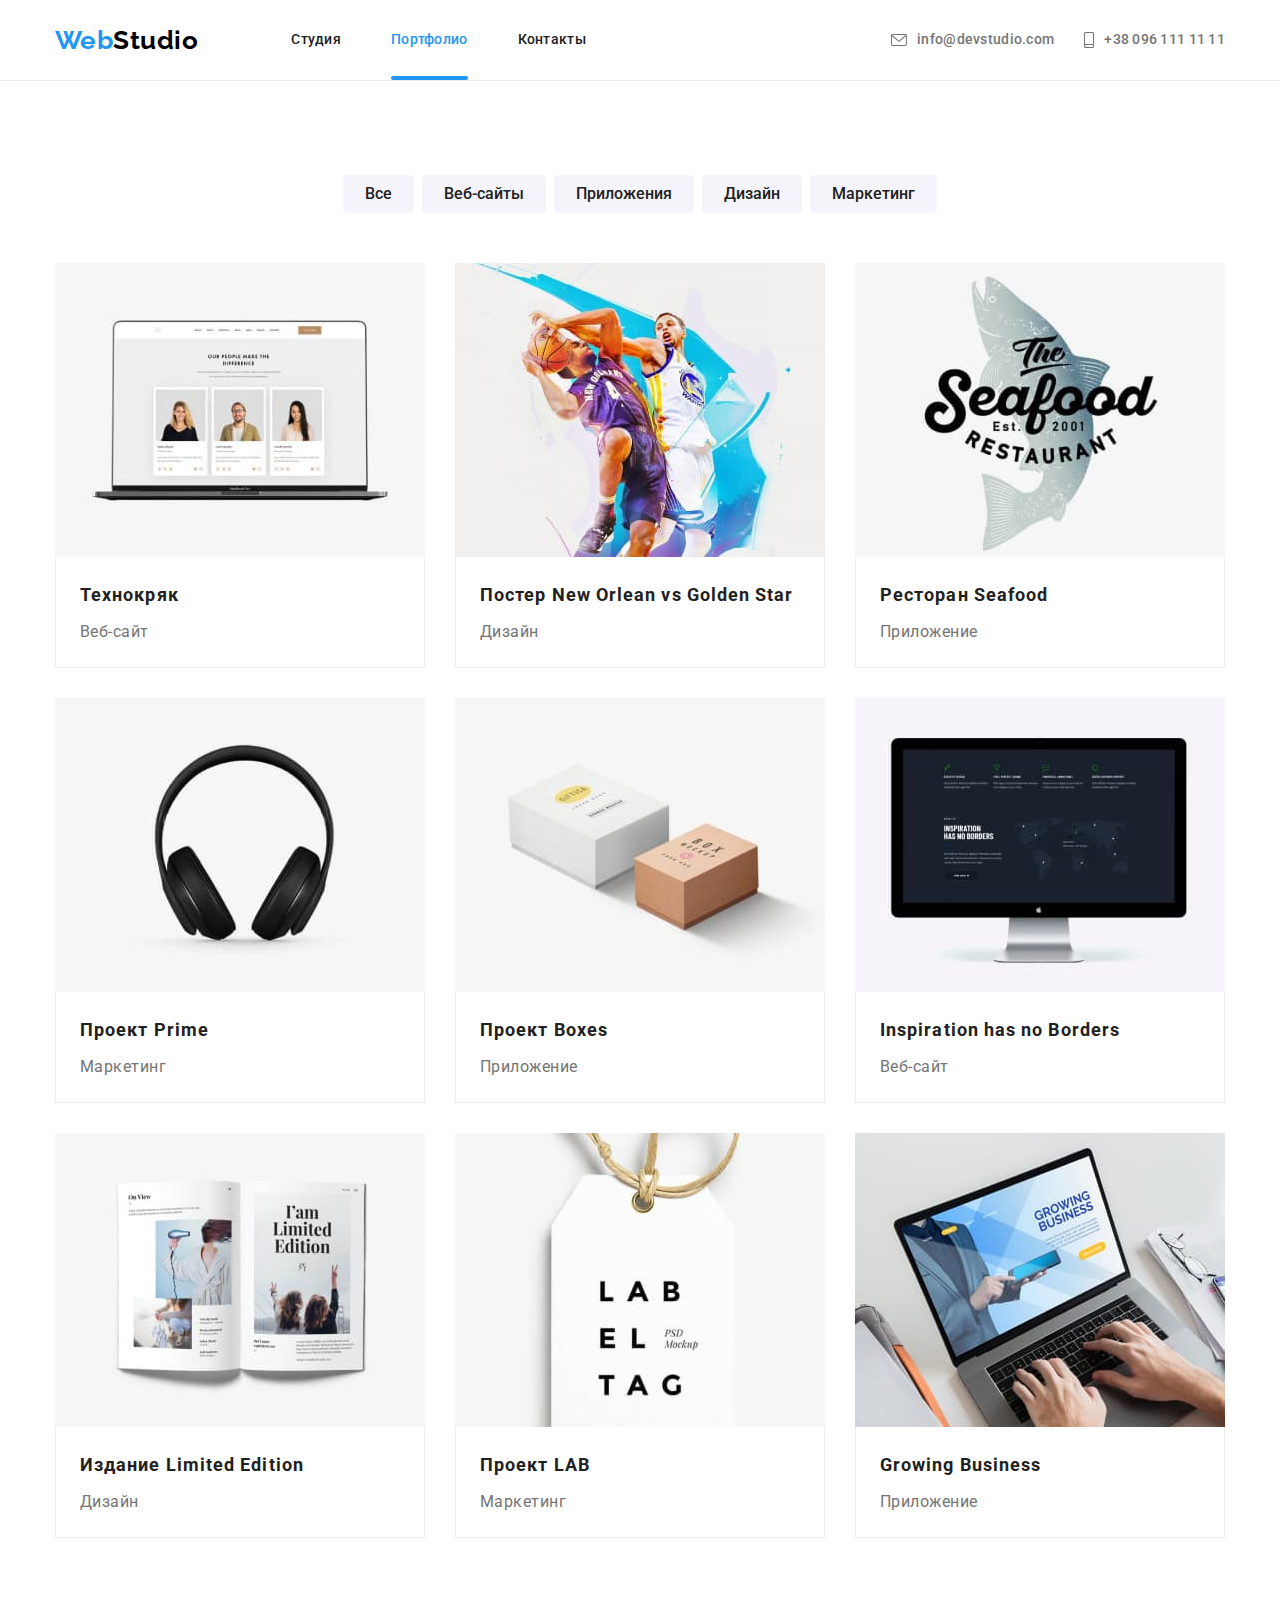
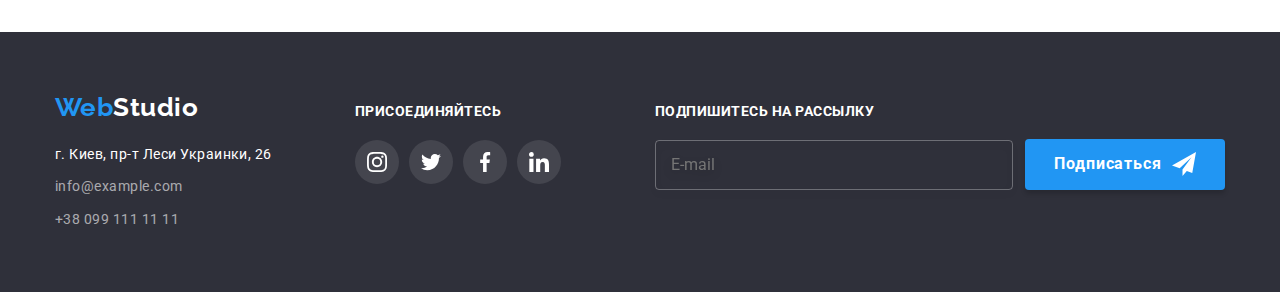
==== commit 9c402563: "fixed footer" ====
--- a/portfolio.html
+++ b/portfolio.html
@@ -24,11 +24,10 @@
           ><span class="logo__span">Web</span>Studio
         </a>
         <button
+          class="menu-button"
           type="button"
-          class="menu-button"
-          aria-expanded="false"
-          aria-controls="menu-container"
-          data-menu-button
+          aria-label="Open menu"
+          data-menu-open
         >
           <svg
             class="menu-button__icon"
@@ -37,16 +36,25 @@
             aria-label="Переключатель мобильного меню"
           >
             <use
-              class="menu-button__icon-cross"
-              href="./images/icons.svg#icon-cross"
-            ></use>
-            <use
               class="menu-button__icon-menu"
               href="./images/icons.svg#icon-menu"
             ></use>
           </svg>
         </button>
-        <div class="menu-container" id="menu-container" data-menu>
+        <div class="menu-container" data-menu>
+          <button
+            class="menu-button menu-button--close"
+            type="button"
+            aria-label="Close menu"
+            data-menu-close
+          >
+            <svg class="menu-button__icon" width="40" height="40">
+              <use
+                class="menu-button__icon-cross"
+                href="./images/icons.svg#icon-cross"
+              ></use>
+            </svg>
+          </button>
           <nav class="page-header__nav">
             <ul class="site-menu">
               <li class="site-menu__item">
@@ -60,7 +68,7 @@
                 >
               </li>
               <li class="site-menu__item">
-                <a class="site-menu__link" href="">Контакты</a>
+                <a class="site-menu__link" href="./index.html">Контакты</a>
               </li>
             </ul>
           </nav>
@@ -89,16 +97,40 @@
           </ul>
           <ul class="main-social">
             <li class="main-social__item">
-              <a href="" class="main-social__link">Instagram</a>
+              <a
+                class="main-social__link"
+                href="./index.html"
+                target="_blank"
+                rel="noreferrer noopener"
+                >Instagram</a
+              >
             </li>
             <li class="main-social__item">
-              <a href="" class="main-social__link">Twitter</a>
+              <a
+                class="main-social__link"
+                href="./index.html"
+                target="_blank"
+                rel="noreferrer noopener"
+                >Twitter</a
+              >
             </li>
             <li class="main-social__item">
-              <a href="" class="main-social__link">Facebook</a>
+              <a
+                class="main-social__link"
+                href="./index.html"
+                target="_blank"
+                rel="noreferrer noopener"
+                >Facebook</a
+              >
             </li>
             <li class="main-social__item">
-              <a href="" class="main-social__link">LinkedIn</a>
+              <a
+                class="main-social__link"
+                href="./index.html"
+                target="_blank"
+                rel="noreferrer noopener"
+                >LinkedIn</a
+              >
             </li>
           </ul>
         </div>
@@ -132,13 +164,41 @@
 
           <ul class="portfolio-list">
             <li class="portfolio-list__item">
-              <a class="portfolio-list__link" href="">
-                <div class="portfolio-list__thumb">
-                  <img
-                    class="portfolio-list__img"
-                    src="./images/portfolio1.jpg"
-                    alt="Технокряк"
-                  />
+              <a
+                class="portfolio-list__link"
+                href="./index.html"
+                target="_blank"
+                rel="noreferrer noopener"
+              >
+                <div class="portfolio-list__thumb">
+                  <picture>
+                    <source
+                      srcset="
+                        ./images/portfolio1_mobile.jpg    1x,
+                        ./images/portfolio1_mobile@2x.jpg 2x
+                      "
+                      media="(max-width: 767px)"
+                    />
+                    <source
+                      srcset="
+                        ./images/portfolio1_tablet.jpg    1x,
+                        ./images/portfolio1_tablet@2x.jpg 2x
+                      "
+                      media="(min-width: 768px) and (max-width: 1199px)"
+                    />
+                    <source
+                      srcset="
+                        ./images/portfolio1_desktop.jpg    1x,
+                        ./images/portfolio1_desktop@2x.jpg 2x
+                      "
+                      media="(min-width: 1200px)"
+                    />
+                    <img
+                      class="portfolio-list__img"
+                      src="./images/portfolio1_mobile.jpg"
+                      alt="Технокряк"
+                    />
+                  </picture>
                   <div class="portfolio-list__overlay">
                     <p class="portfolio-list__description">
                       Технокряк это современная площадка распространения
@@ -156,13 +216,41 @@
             </li>
 
             <li class="portfolio-list__item">
-              <a class="portfolio-list__link" href="">
-                <div class="portfolio-list__thumb">
-                  <img
-                    class="portfolio-list__img"
-                    src="./images/portfolio2.jpg"
-                    alt="Технокряк"
-                  />
+              <a
+                class="portfolio-list__link"
+                href="./index.html"
+                target="_blank"
+                rel="noreferrer noopener"
+              >
+                <div class="portfolio-list__thumb">
+                  <picture>
+                    <source
+                      srcset="
+                        ./images/portfolio2_mobile.jpg    1x,
+                        ./images/portfolio2_mobile@2x.jpg 2x
+                      "
+                      media="(max-width: 767px)"
+                    />
+                    <source
+                      srcset="
+                        ./images/portfolio2_tablet.jpg    1x,
+                        ./images/portfolio2_tablet@2x.jpg 2x
+                      "
+                      media="(min-width: 768px) and (max-width: 1199px)"
+                    />
+                    <source
+                      srcset="
+                        ./images/portfolio2_desktop.jpg    1x,
+                        ./images/portfolio2_desktop@2x.jpg 2x
+                      "
+                      media="(min-width: 1200px)"
+                    />
+                    <img
+                      class="portfolio-list__img"
+                      src="./images/portfolio2_mobile.jpg"
+                      alt="Постер New Orlean vs Golden Star"
+                    />
+                  </picture>
                   <div class="portfolio-list__overlay">
                     <p class="portfolio-list__description">
                       Технокряк это современная площадка распространения
@@ -182,13 +270,41 @@
             </li>
 
             <li class="portfolio-list__item">
-              <a class="portfolio-list__link" href="">
-                <div class="portfolio-list__thumb">
-                  <img
-                    class="portfolio-list__img"
-                    src="./images/portfolio3.jpg"
-                    alt="Технокряк"
-                  />
+              <a
+                class="portfolio-list__link"
+                href="./index.html"
+                target="_blank"
+                rel="noreferrer noopener"
+              >
+                <div class="portfolio-list__thumb">
+                  <picture>
+                    <source
+                      srcset="
+                        ./images/portfolio3_mobile.jpg    1x,
+                        ./images/portfolio3_mobile@2x.jpg 2x
+                      "
+                      media="(max-width: 767px)"
+                    />
+                    <source
+                      srcset="
+                        ./images/portfolio3_tablet.jpg    1x,
+                        ./images/portfolio3_tablet@2x.jpg 2x
+                      "
+                      media="(min-width: 768px) and (max-width: 1199px)"
+                    />
+                    <source
+                      srcset="
+                        ./images/portfolio3_desktop.jpg    1x,
+                        ./images/portfolio3_desktop@2x.jpg 2x
+                      "
+                      media="(min-width: 1200px)"
+                    />
+                    <img
+                      class="portfolio-list__img"
+                      src="./images/portfolio3_mobile.jpg"
+                      alt="Ресторан Seafood"
+                    />
+                  </picture>
                   <div class="portfolio-list__overlay">
                     <p class="portfolio-list__description">
                       Технокряк это современная площадка распространения
@@ -206,13 +322,41 @@
             </li>
 
             <li class="portfolio-list__item">
-              <a class="portfolio-list__link" href="">
-                <div class="portfolio-list__thumb">
-                  <img
-                    class="portfolio-list__img"
-                    src="./images/portfolio4.jpg"
-                    alt="Технокряк"
-                  />
+              <a
+                class="portfolio-list__link"
+                href="./index.html"
+                target="_blank"
+                rel="noreferrer noopener"
+              >
+                <div class="portfolio-list__thumb">
+                  <picture>
+                    <source
+                      srcset="
+                        ./images/portfolio4_mobile.jpg    1x,
+                        ./images/portfolio4_mobile@2x.jpg 2x
+                      "
+                      media="(max-width: 767px)"
+                    />
+                    <source
+                      srcset="
+                        ./images/portfolio4_tablet.jpg    1x,
+                        ./images/portfolio4_tablet@2x.jpg 2x
+                      "
+                      media="(min-width: 768px) and (max-width: 1199px)"
+                    />
+                    <source
+                      srcset="
+                        ./images/portfolio4_desktop.jpg    1x,
+                        ./images/portfolio4_desktop@2x.jpg 2x
+                      "
+                      media="(min-width: 1200px)"
+                    />
+                    <img
+                      class="portfolio-list__img"
+                      src="./images/portfolio4_mobile.jpg"
+                      alt="Проект Prime"
+                    />
+                  </picture>
                   <div class="portfolio-list__overlay">
                     <p class="portfolio-list__description">
                       Технокряк это современная площадка распространения
@@ -230,13 +374,41 @@
             </li>
 
             <li class="portfolio-list__item">
-              <a class="portfolio-list__link" href="">
-                <div class="portfolio-list__thumb">
-                  <img
-                    class="portfolio-list__img"
-                    src="./images/portfolio5.jpg"
-                    alt="Технокряк"
-                  />
+              <a
+                class="portfolio-list__link"
+                href="./index.html"
+                target="_blank"
+                rel="noreferrer noopener"
+              >
+                <div class="portfolio-list__thumb">
+                  <picture>
+                    <source
+                      srcset="
+                        ./images/portfolio5_mobile.jpg    1x,
+                        ./images/portfolio5_mobile@2x.jpg 2x
+                      "
+                      media="(max-width: 767px)"
+                    />
+                    <source
+                      srcset="
+                        ./images/portfolio5_tablet.jpg    1x,
+                        ./images/portfolio5_tablet@2x.jpg 2x
+                      "
+                      media="(min-width: 768px) and (max-width: 1199px)"
+                    />
+                    <source
+                      srcset="
+                        ./images/portfolio5_desktop.jpg    1x,
+                        ./images/portfolio5_desktop@2x.jpg 2x
+                      "
+                      media="(min-width: 1200px)"
+                    />
+                    <img
+                      class="portfolio-list__img"
+                      src="./images/portfolio5_mobile.jpg"
+                      alt="Проект Boxes"
+                    />
+                  </picture>
                   <div class="portfolio-list__overlay">
                     <p class="portfolio-list__description">
                       Технокряк это современная площадка распространения
@@ -254,13 +426,41 @@
             </li>
 
             <li class="portfolio-list__item">
-              <a class="portfolio-list__link" href="">
-                <div class="portfolio-list__thumb">
-                  <img
-                    class="portfolio-list__img"
-                    src="./images/portfolio6.jpg"
-                    alt="Технокряк"
-                  />
+              <a
+                class="portfolio-list__link"
+                href="./index.html"
+                target="_blank"
+                rel="noreferrer noopener"
+              >
+                <div class="portfolio-list__thumb">
+                  <picture>
+                    <source
+                      srcset="
+                        ./images/portfolio6_mobile.jpg    1x,
+                        ./images/portfolio6_mobile@2x.jpg 2x
+                      "
+                      media="(max-width: 767px)"
+                    />
+                    <source
+                      srcset="
+                        ./images/portfolio6_tablet.jpg    1x,
+                        ./images/portfolio6_tablet@2x.jpg 2x
+                      "
+                      media="(min-width: 768px) and (max-width: 1199px)"
+                    />
+                    <source
+                      srcset="
+                        ./images/portfolio6_desktop.jpg    1x,
+                        ./images/portfolio6_desktop@2x.jpg 2x
+                      "
+                      media="(min-width: 1200px)"
+                    />
+                    <img
+                      class="portfolio-list__img"
+                      src="./images/portfolio6_mobile.jpg"
+                      alt="Inspiration has no Borders"
+                    />
+                  </picture>
                   <div class="portfolio-list__overlay">
                     <p class="portfolio-list__description">
                       Технокряк это современная площадка распространения
@@ -280,13 +480,41 @@
             </li>
 
             <li class="portfolio-list__item">
-              <a class="portfolio-list__link" href="">
-                <div class="portfolio-list__thumb">
-                  <img
-                    class="portfolio-list__img"
-                    src="./images/portfolio7.jpg"
-                    alt="Технокряк"
-                  />
+              <a
+                class="portfolio-list__link"
+                href="./index.html"
+                target="_blank"
+                rel="noreferrer noopener"
+              >
+                <div class="portfolio-list__thumb">
+                  <picture>
+                    <source
+                      srcset="
+                        ./images/portfolio7_mobile.jpg    1x,
+                        ./images/portfolio7_mobile@2x.jpg 2x
+                      "
+                      media="(max-width: 767px)"
+                    />
+                    <source
+                      srcset="
+                        ./images/portfolio7_tablet.jpg    1x,
+                        ./images/portfolio7_tablet@2x.jpg 2x
+                      "
+                      media="(min-width: 768px) and (max-width: 1199px)"
+                    />
+                    <source
+                      srcset="
+                        ./images/portfolio7_desktop.jpg    1x,
+                        ./images/portfolio7_desktop@2x.jpg 2x
+                      "
+                      media="(min-width: 1200px)"
+                    />
+                    <img
+                      class="portfolio-list__img"
+                      src="./images/portfolio7_mobile.jpg"
+                      alt="Издание Limited Edition"
+                    />
+                  </picture>
                   <div class="portfolio-list__overlay">
                     <p class="portfolio-list__description">
                       Технокряк это современная площадка распространения
@@ -304,13 +532,41 @@
             </li>
 
             <li class="portfolio-list__item">
-              <a class="portfolio-list__link" href="">
-                <div class="portfolio-list__thumb">
-                  <img
-                    class="portfolio-list__img"
-                    src="./images/portfolio8.jpg"
-                    alt="Технокряк"
-                  />
+              <a
+                class="portfolio-list__link"
+                href="./index.html"
+                target="_blank"
+                rel="noreferrer noopener"
+              >
+                <div class="portfolio-list__thumb">
+                  <picture>
+                    <source
+                      srcset="
+                        ./images/portfolio8_mobile.jpg    1x,
+                        ./images/portfolio8_mobile@2x.jpg 2x
+                      "
+                      media="(max-width: 767px)"
+                    />
+                    <source
+                      srcset="
+                        ./images/portfolio8_tablet.jpg    1x,
+                        ./images/portfolio8_tablet@2x.jpg 2x
+                      "
+                      media="(min-width: 768px) and (max-width: 1199px)"
+                    />
+                    <source
+                      srcset="
+                        ./images/portfolio8_desktop.jpg    1x,
+                        ./images/portfolio8_desktop@2x.jpg 2x
+                      "
+                      media="(min-width: 1200px)"
+                    />
+                    <img
+                      class="portfolio-list__img"
+                      src="./images/portfolio8_mobile.jpg"
+                      alt="Проект LAB"
+                    />
+                  </picture>
                   <div class="portfolio-list__overlay">
                     <p class="portfolio-list__description">
                       Технокряк это современная площадка распространения
@@ -328,13 +584,41 @@
             </li>
 
             <li class="portfolio-list__item">
-              <a class="portfolio-list__link" href="">
-                <div class="portfolio-list__thumb">
-                  <img
-                    class="portfolio-list__img"
-                    src="./images/portfolio9.jpg"
-                    alt="Технокряк"
-                  />
+              <a
+                class="portfolio-list__link"
+                href="./index.html"
+                target="_blank"
+                rel="noreferrer noopener"
+              >
+                <div class="portfolio-list__thumb">
+                  <picture>
+                    <source
+                      srcset="
+                        ./images/portfolio9_mobile.jpg    1x,
+                        ./images/portfolio9_mobile@2x.jpg 2x
+                      "
+                      media="(max-width: 767px)"
+                    />
+                    <source
+                      srcset="
+                        ./images/portfolio9_tablet.jpg    1x,
+                        ./images/portfolio9_tablet@2x.jpg 2x
+                      "
+                      media="(min-width: 768px) and (max-width: 1199px)"
+                    />
+                    <source
+                      srcset="
+                        ./images/portfolio9_desktop.jpg    1x,
+                        ./images/portfolio9_desktop@2x.jpg 2x
+                      "
+                      media="(min-width: 1200px)"
+                    />
+                    <img
+                      class="portfolio-list__img"
+                      src="./images/portfolio9_mobile.jpg"
+                      alt="Growing Business"
+                    />
+                  </picture>
                   <div class="portfolio-list__overlay">
                     <p class="portfolio-list__description">
                       Технокряк это современная площадка распространения
@@ -358,82 +642,113 @@
     <!-- footer -->
 
     <footer class="page-footer">
-      <div class="container page-footer__container">
-        <div class="page-footer__box">
-          <a class="logo logo--footer" href="./index.html"
-            ><span class="logo__span">Web</span>Studio</a
-          >
-
-          <address>
-            <ul class="address">
-              <li class="address__item">
-                <span class="address__text"
-                  >г. Киев, пр-т Леси Украинки, 26</span
+      <div class="container">
+        <div class="page-footer__wrapper-shell">
+          <div class="page-footer__shell">
+            <div class="page-footer__wrapper-box">
+              <div class="page-footer__box">
+                <a class="logo logo--footer" href="./index.html"
+                  ><span class="logo__span">Web</span>Studio</a
                 >
-              </li>
-              <li class="address__item">
-                <a class="address__link" href="mailto:info@example.com"
-                  >info@example.com</a
-                >
-              </li>
-              <li class="address__item">
-                <a class="address__link" href="tel:+380991111111"
-                  >+38 099 111 11 11</a
-                >
-              </li>
-            </ul>
-          </address>
+                <address>
+                  <ul class="address">
+                    <li class="address__item">
+                      <span class="address__text"
+                        >г. Киев, пр-т Леси Украинки, 26</span
+                      >
+                    </li>
+                    <li class="address__item">
+                      <a class="address__link" href="mailto:info@example.com"
+                        >info@example.com</a
+                      >
+                    </li>
+                    <li class="address__item">
+                      <a class="address__link" href="tel:+380991111111"
+                        >+38 099 111 11 11</a
+                      >
+                    </li>
+                  </ul>
+                </address>
+              </div>
+              <div class="page-footer__box site-social">
+                <b class="site-social__text">присоединяйтесь</b>
+                <ul class="site-social__list">
+                  <li class="site-social__item">
+                    <a
+                      class="site-social__link"
+                      href="./index.html"
+                      aria-label="Open Instagram"
+                      target="_blank"
+                      rel="noreferrer noopener"
+                    >
+                      <svg class="site-social__icon" width="20" height="20">
+                        <use href="./images/icons.svg#icon-instagram"></use>
+                      </svg>
+                    </a>
+                  </li>
+                  <li class="site-social__item">
+                    <a
+                      class="site-social__link"
+                      href="./index.html"
+                      aria-label="Open Twitter"
+                      target="_blank"
+                      rel="noreferrer noopener"
+                    >
+                      <svg class="site-social__icon" width="20" height="20">
+                        <use href="./images/icons.svg#icon-twitter"></use>
+                      </svg>
+                    </a>
+                  </li>
+                  <li class="site-social__item">
+                    <a
+                      class="site-social__link"
+                      href="./index.html"
+                      aria-label="Open Facebook"
+                      target="_blank"
+                      rel="noreferrer noopener"
+                    >
+                      <svg class="site-social__icon" width="20" height="20">
+                        <use href="./images/icons.svg#icon-facebook"></use>
+                      </svg>
+                    </a>
+                  </li>
+                  <li class="site-social__item">
+                    <a
+                      class="site-social__link"
+                      href="./index.html"
+                      aria-label="Open LinkedIn"
+                      target="_blank"
+                      rel="noreferrer noopener"
+                    >
+                      <svg class="site-social__icon" width="20" height="20">
+                        <use href="./images/icons.svg#icon-linkedin"></use>
+                      </svg>
+                    </a>
+                  </li>
+                </ul>
+              </div>
+            </div>
+          </div>
+          <div class="page-footer__shell">
+            <form class="form-subscription">
+              <div class="form-subscription__field">
+                <b class="form-subscription__text">Подпишитесь на рассылку</b>
+                <input
+                  class="form-subscription__input"
+                  type="email"
+                  name="mail"
+                  placeholder="E-mail"
+                />
+              </div>
+              <button class="button button--shadow" type="submit">
+                Подписаться
+                <svg class="button__icon" width="24" height="24">
+                  <use href="./images/icons.svg#icon-send"></use>
+                </svg>
+              </button>
+            </form>
+          </div>
         </div>
-        <div class="page-footer__box site-social">
-          <b class="site-social__text">присоединяйтесь</b>
-          <ul class="site-social__list">
-            <li class="site-social__item">
-              <a class="site-social__link" href="">
-                <svg class="site-social__icon" width="20" height="20">
-                  <use href="./images/icons.svg#icon-instagram"></use>
-                </svg>
-              </a>
-            </li>
-            <li class="site-social__item">
-              <a class="site-social__link" href="">
-                <svg class="site-social__icon" width="20" height="20">
-                  <use href="./images/icons.svg#icon-twitter"></use>
-                </svg>
-              </a>
-            </li>
-            <li class="site-social__item">
-              <a class="site-social__link" href="">
-                <svg class="site-social__icon" width="20" height="20">
-                  <use href="./images/icons.svg#icon-facebook"></use>
-                </svg>
-              </a>
-            </li>
-            <li class="site-social__item">
-              <a class="site-social__link" href="">
-                <svg class="site-social__icon" width="20" height="20">
-                  <use href="./images/icons.svg#icon-linkedin"></use>
-                </svg>
-              </a>
-            </li>
-          </ul>
-        </div>
-        <form class="form-subscription">
-          <div class="form-subscription__field">
-            <b class="form-subscription__text">Подпишитесь на рассылку</b>
-            <input
-              class="form-subscription__input"
-              type="email"
-              name="mail"
-              placeholder="E-mail"
-            />
-          </div>
-          <button class="button button--shadow" type="submit">
-            Подписаться
-            <svg class="button__icon" width="24" height="24">
-              <use href="./images/icons.svg#icon-send"></use>
-            </svg>
-          </button>
-        </form>
       </div>
     </footer>
     <script src="./js/menu.js"></script>
--- a/css/portfolio.min.css
+++ b/css/portfolio.min.css
@@ -1,2 +1,2 @@
-h1,h2,h3,h4,h5,h6,p{padding:0;margin:0}ul{list-style:none;padding:0;margin:0}a{text-decoration:none;color:inherit}button{cursor:pointer;font-family:inherit}body{color:#757575;background-color:#fff;font-family:roboto,sans-serif;letter-spacing:0.03em}body.modal-open{overflow:hidden}.container{padding-left:15px;padding-right:15px;margin-right:auto;margin-left:auto}@media screen and (min-width: 480px){.container{width:480px}}@media screen and (min-width: 768px){.container{width:768px}}@media screen and (min-width: 1200px){.container{width:1200px}}.logo{display:inline-block;font-family:raleway,sans-serif;font-weight:700;font-size:24px;line-height:1.17;-webkit-transition:color 250ms cubic-bezier(0.4, 0, 0.2, 1);transition:color 250ms cubic-bezier(0.4, 0, 0.2, 1)}@media screen and (min-width: 1200px){.logo{font-size:26px;line-height:1.19}}.logo:focus,.logo:hover{color:#2196f3}.logo--header{color:#000000}@media screen and (max-width: 767px){.logo--header{padding:16px 0}}@media screen and (min-width: 768px){.logo--header{margin-right:88px}}@media screen and (min-width: 1200px){.logo--header{margin-right:93px}}.logo--footer{margin-bottom:20px;color:#fff}.logo__span{color:#2196f3}.page-header{border-bottom-width:1px;border-bottom-style:solid;border-bottom-color:#ececec}.page-header__container{position:relative;display:-webkit-box;display:-ms-flexbox;display:flex;-webkit-box-align:center;-ms-flex-align:center;align-items:center;-webkit-box-pack:justify;-ms-flex-pack:justify;justify-content:space-between}.menu-button{position:absolute;top:10px;right:15px;z-index:2;display:-webkit-inline-box;display:-ms-inline-flexbox;display:inline-flex;margin:0;padding:0;border:none;background-color:transparent;color:#212121;-webkit-transition:color 250ms cubic-bezier(0.4, 0, 0.2, 1);transition:color 250ms cubic-bezier(0.4, 0, 0.2, 1)}@media screen and (min-width: 768px){.menu-button{display:none}}.menu-button:focus,.menu-button:hover{color:#2196f3}.menu-button__icon{fill:currentColor}.menu-button .menu-button__icon-cross{display:none}.menu-button.is-open .menu-button__icon-cross{display:block}.menu-button.is-open .menu-button__icon-menu{display:none}.menu-container{background-color:palegoldenrod;background-color:#fff}@media screen and (max-width: 767px){.menu-container{display:none;position:absolute;top:0;left:0;width:100%;height:800px;padding:48px 40px;z-index:1}.menu-container.is-open{display:-webkit-box;display:-ms-flexbox;display:flex;-webkit-box-orient:vertical;-webkit-box-direction:normal;-ms-flex-direction:column;flex-direction:column}}@media screen and (min-width: 768px){.menu-container{display:-webkit-box;display:-ms-flexbox;display:flex;-webkit-box-pack:justify;-ms-flex-pack:justify;justify-content:space-between;-webkit-box-flex:1;-ms-flex-positive:1;flex-grow:1;-webkit-box-align:center;-ms-flex-align:center;align-items:center}}@media screen and (min-width: 768px){.site-menu{display:-webkit-box;display:-ms-flexbox;display:flex}}@media screen and (max-width: 767px){.site-menu__item:not(:last-child){margin-bottom:32px}}@media screen and (min-width: 768px){.site-menu__item:not(:last-child){margin-right:50px}}.site-menu__link{display:block;padding-top:14px;padding-bottom:14px;font-weight:500;font-size:40px;line-height:1.18;letter-spacing:0.02em;color:#212121;-webkit-transition:color 250ms cubic-bezier(0.4, 0, 0.2, 1);transition:color 250ms cubic-bezier(0.4, 0, 0.2, 1)}.site-menu__link:hover,.site-menu__link:focus{color:#2196f3}@media screen and (min-width: 768px){.site-menu__link{padding-top:32px;padding-bottom:32px;font-size:14px;line-height:1.14}}.site-menu__link--current{position:relative;color:#2196f3}@media screen and (min-width: 768px){.site-menu__link--current::after{position:absolute;bottom:0;left:0;width:100%;height:4px;content:'';background:#2196f3;border-radius:2px}}@media screen and (max-width: 767px){.site-contact{display:-webkit-box;display:-ms-flexbox;display:flex;-webkit-box-orient:vertical;-webkit-box-direction:reverse;-ms-flex-direction:column-reverse;flex-direction:column-reverse;margin-top:auto;margin-bottom:64px}}@media screen and (min-width: 1200px){.site-contact{display:-webkit-box;display:-ms-flexbox;display:flex}}@media screen and (max-width: 767px){.site-contact__item:not(:last-child){margin-top:32px}}@media screen and (min-width: 1200px){.site-contact__item:not(:last-child){margin-right:30px}}.site-contact__link{display:-webkit-inline-box;display:-ms-inline-flexbox;display:inline-flex;-webkit-box-align:center;-ms-flex-align:center;align-items:center;padding-top:4px;padding-bottom:4px;font-weight:500;letter-spacing:0.02em;-webkit-transition:color 250ms cubic-bezier(0.4, 0, 0.2, 1);transition:color 250ms cubic-bezier(0.4, 0, 0.2, 1)}@media screen and (min-width: 768px){.site-contact__link{font-size:12px;line-height:1.17}}@media screen and (min-width: 1200px){.site-contact__link{padding-top:32px;padding-bottom:32px;font-size:14px;line-height:1.14}}.site-contact__link:hover,.site-contact__link:focus{color:#2196f3}@media screen and (max-width: 767px){.site-contact__link--mail{font-size:24px;line-height:1.17}.site-contact__link--tell{font-size:34px;line-height:1.18}}.site-contact__icon{display:none}@media screen and (min-width: 768px){.site-contact__icon{display:block;margin-right:10px;fill:currentColor}}.main-social{display:-webkit-box;display:-ms-flexbox;display:flex}@media screen and (min-width: 768px){.main-social{display:none}}.main-social__item{position:relative}.main-social__item:not(:last-child){margin-right:20px}.main-social__item:not(:last-child)::before{position:absolute;top:0;right:0;-webkit-transform:translateX(10px);transform:translateX(10px);content:'';height:22px;width:2px;background:rgba(33,33,33,0.2)}.main-social__link{padding-top:12px;padding-bottom:12px;font-weight:500;font-size:18px;line-height:1.22;letter-spacing:0.02em;color:#2196f3}.main-social__link:focus,.main-social__link:hover{color:#188ce8}.button{display:-webkit-inline-box;display:-ms-inline-flexbox;display:inline-flex;-webkit-box-pack:center;-ms-flex-pack:center;justify-content:center;-webkit-box-align:center;-ms-flex-align:center;align-items:center;width:200px;height:50px;cursor:pointer;font-family:inherit;font-weight:bold;font-size:16px;line-height:1.87;letter-spacing:0.06em;color:#fff;background-color:#2196f3;border:none;border-radius:4px;-webkit-transition:background-color 250ms cubic-bezier(0.4, 0, 0.2, 1);transition:background-color 250ms cubic-bezier(0.4, 0, 0.2, 1)}.button:focus,.button:hover{background-color:#188ce8}.button--shadow{-webkit-box-shadow:0px 4px 4px rgba(0,0,0,0.15);box-shadow:0px 4px 4px rgba(0,0,0,0.15)}.button__icon{margin-left:10px;fill:currentColor}.section{padding-top:60px;padding-bottom:60px}@media screen and (min-width: 1200px){.section{padding-top:94px;padding-bottom:94px}}.section--without-padding{padding-top:0}.section--bg-color{background:#f5f4fa}.section--hidden{display:none}@media screen and (min-width: 1200px){.section--hidden{display:block}}.section__title{margin-bottom:30px;color:#212121;font-size:28px;line-height:1.17;text-align:center}@media screen and (min-width: 1200px){.section__title{margin-bottom:50px;font-size:36px}}.section__title--visually-hidden{position:absolute;width:1px;height:1px;margin:-1px;border:0;padding:0;clip:rect(0 0 0 0);overflow:hidden}.filter-button-list{display:-webkit-box;display:-ms-flexbox;display:flex;-ms-flex-wrap:wrap;flex-wrap:wrap;-webkit-box-pack:start;-ms-flex-pack:start;justify-content:flex-start;margin-bottom:40px}@media screen and (min-width: 768px){.filter-button-list{margin-bottom:30px;-webkit-box-pack:center;-ms-flex-pack:center;justify-content:center}}@media screen and (min-width: 1200px){.filter-button-list{margin-bottom:50px}}.filter-button-list__item:not(:last-child){margin-right:8px}@media screen and (max-width: 767px){.filter-button-list__item:not(:last-child){margin-bottom:15px}}.filter-button{display:inline-block;color:#212121;background-color:#f5f4fa;cursor:pointer;font-family:inherit;font-weight:500;font-size:16px;line-height:1.62;padding:6px 22px;border:none;border-radius:4px;-webkit-transition:color 250ms cubic-bezier(0.4, 0, 0.2, 1);transition:color 250ms cubic-bezier(0.4, 0, 0.2, 1);-webkit-transition:background-color 250ms cubic-bezier(0.4, 0, 0.2, 1);transition:background-color 250ms cubic-bezier(0.4, 0, 0.2, 1);-webkit-transition:-webkit-box-shadow 250ms cubic-bezier(0.4, 0, 0.2, 1);transition:-webkit-box-shadow 250ms cubic-bezier(0.4, 0, 0.2, 1);transition:box-shadow 250ms cubic-bezier(0.4, 0, 0.2, 1);transition:box-shadow 250ms cubic-bezier(0.4, 0, 0.2, 1), -webkit-box-shadow 250ms cubic-bezier(0.4, 0, 0.2, 1)}.filter-button:hover,.filter-button:focus{color:#fff;background-color:#2196f3;-webkit-box-shadow:0px 3px 1px rgba(0,0,0,0.1),0px 1px 2px rgba(0,0,0,0.08),0px 2px 2px rgba(0,0,0,0.12);box-shadow:0px 3px 1px rgba(0,0,0,0.1),0px 1px 2px rgba(0,0,0,0.08),0px 2px 2px rgba(0,0,0,0.12)}@media screen and (min-width: 768px){.portfolio-list{display:-webkit-box;display:-ms-flexbox;display:flex;-ms-flex-wrap:wrap;flex-wrap:wrap;margin:-15px}}.portfolio-list__item{display:-webkit-box;display:-ms-flexbox;display:flex;width:100%;-webkit-transition:-webkit-box-shadow 250ms cubic-bezier(0.4, 0, 0.2, 1);transition:-webkit-box-shadow 250ms cubic-bezier(0.4, 0, 0.2, 1);transition:box-shadow 250ms cubic-bezier(0.4, 0, 0.2, 1);transition:box-shadow 250ms cubic-bezier(0.4, 0, 0.2, 1), -webkit-box-shadow 250ms cubic-bezier(0.4, 0, 0.2, 1)}.portfolio-list__item:hover,.portfolio-list__item:focus{-webkit-box-shadow:0px 1px 1px rgba(0,0,0,0.12),0px 4px 4px rgba(0,0,0,0.06),1px 4px 6px rgba(0,0,0,0.16);box-shadow:0px 1px 1px rgba(0,0,0,0.12),0px 4px 4px rgba(0,0,0,0.06),1px 4px 6px rgba(0,0,0,0.16)}@media screen and (max-width: 767px){.portfolio-list__item:not(:last-child){margin-bottom:30px}}@media screen and (min-width: 768px){.portfolio-list__item{margin:15px;-ms-flex-preferred-size:calc((100% - 60px) / 2);flex-basis:calc((100% - 60px) / 2)}}@media screen and (min-width: 1200px){.portfolio-list__item{-ms-flex-preferred-size:calc((100% - 90px) / 3);flex-basis:calc((100% - 90px) / 3)}}.portfolio-list__img{display:block;max-width:100%}.portfolio-list__thumb{position:relative;overflow:hidden}.portfolio-list__link{display:-webkit-box;display:-ms-flexbox;display:flex;-webkit-box-orient:vertical;-webkit-box-direction:normal;-ms-flex-direction:column;flex-direction:column}.portfolio-list__overlay{position:absolute;top:0;left:0;width:100%;height:100%;padding:63px 24px;-webkit-transform:translateY(101%);transform:translateY(101%);background:rgba(33,150,243,0.9);-webkit-transition:-webkit-transform 250ms cubic-bezier(0.4, 0, 0.2, 1);transition:-webkit-transform 250ms cubic-bezier(0.4, 0, 0.2, 1);transition:transform 250ms cubic-bezier(0.4, 0, 0.2, 1);transition:transform 250ms cubic-bezier(0.4, 0, 0.2, 1), -webkit-transform 250ms cubic-bezier(0.4, 0, 0.2, 1)}.portfolio-list__link:hover .portfolio-list__overlay,.portfolio-list__link:focus .portfolio-list__overlay{-webkit-transform:translateY(0);transform:translateY(0)}.portfolio-list__description{font-size:18px;line-height:1.56;color:#fff}.portfolio-list__footer{-webkit-box-flex:1;-ms-flex-positive:1;flex-grow:1;padding:20px 24px;width:100%;border:1px solid #eeeeee;border-top:none}.portfolio-list__title{margin-bottom:4px;color:#212121;font-size:18px;line-height:2;letter-spacing:0.06em}.portfolio-list__text{font-size:16px;line-height:1.87}.page-footer{padding-top:60px;padding-bottom:60px;background-color:#2f303a}@media screen and (min-width: 768px){.page-footer__container{display:-webkit-box;display:-ms-flexbox;display:flex;-webkit-box-align:baseline;-ms-flex-align:baseline;align-items:baseline}}@media screen and (max-width: 1199px){.page-footer__container{-ms-flex-wrap:wrap;flex-wrap:wrap;-ms-flex-pack:distribute;justify-content:space-around;text-align:center}}@media screen and (min-width: 1200px){.page-footer__box:not(:last-child){margin-right:70px}}.address__item:not(:last-child){margin-bottom:9px}.address__text,.address__link{font-style:normal;font-size:14px;line-height:1.71}@media screen and (max-width: 1199px){.address{margin-bottom:60px}}.address__text{color:#fff}.address__link{padding-top:4px;padding-bottom:4px;color:rgba(255,255,255,0.6);-webkit-transition:color 250ms cubic-bezier(0.4, 0, 0.2, 1);transition:color 250ms cubic-bezier(0.4, 0, 0.2, 1)}.address__link:focus,.address__link:hover{color:#2196f3}.site-social__text{display:block;margin-bottom:20px;color:#fff;font-size:14px;line-height:1.14;text-transform:uppercase}@media screen and (max-width: 767px){.site-social{margin-bottom:60px}}.site-social__list{display:-webkit-inline-box;display:-ms-inline-flexbox;display:inline-flex}.site-social__item:not(:last-child){margin-right:10px}.site-social__link{display:-webkit-inline-box;display:-ms-inline-flexbox;display:inline-flex;width:44px;height:44px;color:#fff;background-color:rgba(255,255,255,0.1);border-radius:50%;-webkit-box-pack:center;-ms-flex-pack:center;justify-content:center;-webkit-box-align:center;-ms-flex-align:center;align-items:center;-webkit-transition:background-color 250ms cubic-bezier(0.4, 0, 0.2, 1);transition:background-color 250ms cubic-bezier(0.4, 0, 0.2, 1)}.site-social__link:hover,.site-social__link:focus{background-color:#2196f3}.site-social__icon{fill:currentColor}@media screen and (min-width: 1200px){.form-subscription{display:-webkit-box;display:-ms-flexbox;display:flex;-webkit-box-orient:horizontal;-webkit-box-direction:normal;-ms-flex-direction:row;flex-direction:row;margin-left:auto;-webkit-box-align:end;-ms-flex-align:end;align-items:flex-end}}@media screen and (max-width: 1199px){.form-subscription__field{margin-bottom:20px}}@media screen and (min-width: 1200px){.form-subscription__field{display:-webkit-box;display:-ms-flexbox;display:flex;-webkit-box-orient:vertical;-webkit-box-direction:normal;-ms-flex-direction:column;flex-direction:column;margin-right:12px}}.form-subscription__text{display:block;margin-bottom:20px;font-size:14px;line-height:1.14;text-transform:uppercase;color:#fff}.form-subscription__input{padding:15px;width:100%;height:50px;border:1px solid rgba(255,255,255,0.3);-webkit-filter:drop-shadow(0px 4px 4px rgba(0,0,0,0.15));filter:drop-shadow(0px 4px 4px rgba(0,0,0,0.15));border-radius:4px;background-color:inherit;color:rgba(255,255,255,0.6);outline:none;-webkit-transition:border-color 250ms cubic-bezier(0.4, 0, 0.2, 1);transition:border-color 250ms cubic-bezier(0.4, 0, 0.2, 1)}.form-subscription__field:focus-within .form-subscription__input{border-color:#2196f3}@media screen and (min-width: 480px){.form-subscription__input{width:450px}}@media screen and (min-width: 1200px){.form-subscription__input{width:358px}}
+h1,h2,h3,h4,h5,h6,p{padding:0;margin:0}ul{list-style:none;padding:0;margin:0}a{text-decoration:none;color:inherit}button{cursor:pointer;font-family:inherit}body{color:#757575;background-color:#fff;font-family:roboto,sans-serif;letter-spacing:0.03em}body.modal-open{overflow:hidden}.container{padding-left:15px;padding-right:15px;margin-right:auto;margin-left:auto}@media screen and (min-width: 480px){.container{width:480px}}@media screen and (min-width: 768px){.container{width:768px}}@media screen and (min-width: 1200px){.container{width:1200px}}.logo{display:inline-block;font-family:raleway,sans-serif;font-weight:700;font-size:24px;line-height:1.17;-webkit-transition:color 250ms cubic-bezier(0.4, 0, 0.2, 1);transition:color 250ms cubic-bezier(0.4, 0, 0.2, 1)}@media screen and (min-width: 1200px){.logo{font-size:26px;line-height:1.19}}.logo:focus,.logo:hover{color:#2196f3}.logo--header{color:#000000}@media screen and (max-width: 767px){.logo--header{padding:16px 0}}@media screen and (min-width: 768px){.logo--header{margin-right:88px}}@media screen and (min-width: 1200px){.logo--header{margin-right:93px}}.logo--footer{margin-bottom:20px;color:#fff}.logo__span{color:#2196f3}.page-header{border-bottom-width:1px;border-bottom-style:solid;border-bottom-color:#ececec}.page-header__container{display:-webkit-box;display:-ms-flexbox;display:flex;-webkit-box-align:center;-ms-flex-align:center;align-items:center;-webkit-box-pack:justify;-ms-flex-pack:justify;justify-content:space-between}.menu-button{display:-webkit-inline-box;display:-ms-inline-flexbox;display:inline-flex;margin:0;padding:0;border:none;background-color:transparent;color:#212121;-webkit-transition:color 250ms cubic-bezier(0.4, 0, 0.2, 1);transition:color 250ms cubic-bezier(0.4, 0, 0.2, 1)}@media screen and (min-width: 768px){.menu-button{display:none}}.menu-button:focus,.menu-button:hover{color:#2196f3}.menu-button--close{position:absolute;top:10px;right:15px}.menu-button__icon{fill:currentColor}.menu-container{background-color:#fff}@media screen and (max-width: 767px){.menu-container{display:-webkit-box;display:-ms-flexbox;display:flex;-webkit-box-orient:vertical;-webkit-box-direction:normal;-ms-flex-direction:column;flex-direction:column;position:absolute;top:0;left:0;width:100%;height:800px;padding:48px 40px;z-index:1;-webkit-transform:translate(-100%);transform:translate(-100%);-webkit-transition:-webkit-transform 250ms cubic-bezier(0.4, 0, 0.2, 1);transition:-webkit-transform 250ms cubic-bezier(0.4, 0, 0.2, 1);transition:transform 250ms cubic-bezier(0.4, 0, 0.2, 1);transition:transform 250ms cubic-bezier(0.4, 0, 0.2, 1), -webkit-transform 250ms cubic-bezier(0.4, 0, 0.2, 1)}.menu-container.is-open{-webkit-transform:translate(0);transform:translate(0)}}@media screen and (min-width: 768px){.menu-container{display:-webkit-box;display:-ms-flexbox;display:flex;-webkit-box-pack:justify;-ms-flex-pack:justify;justify-content:space-between;-webkit-box-flex:1;-ms-flex-positive:1;flex-grow:1;-webkit-box-align:center;-ms-flex-align:center;align-items:center}}@media screen and (min-width: 768px){.site-menu{display:-webkit-box;display:-ms-flexbox;display:flex}}@media screen and (max-width: 767px){.site-menu__item:not(:last-child){margin-bottom:32px}}@media screen and (min-width: 768px){.site-menu__item:not(:last-child){margin-right:50px}}.site-menu__link{display:block;padding-top:14px;padding-bottom:14px;font-weight:500;font-size:40px;line-height:1.18;letter-spacing:0.02em;color:#212121;-webkit-transition:color 250ms cubic-bezier(0.4, 0, 0.2, 1);transition:color 250ms cubic-bezier(0.4, 0, 0.2, 1)}.site-menu__link:hover,.site-menu__link:focus{color:#2196f3}@media screen and (min-width: 768px){.site-menu__link{padding-top:32px;padding-bottom:32px;font-size:14px;line-height:1.14}}.site-menu__link--current{position:relative;color:#2196f3}@media screen and (min-width: 768px){.site-menu__link--current::after{position:absolute;bottom:0;left:0;width:100%;height:4px;content:'';background:#2196f3;border-radius:2px}}@media screen and (max-width: 767px){.site-contact{display:-webkit-box;display:-ms-flexbox;display:flex;-webkit-box-orient:vertical;-webkit-box-direction:reverse;-ms-flex-direction:column-reverse;flex-direction:column-reverse;margin-top:auto;margin-bottom:64px}}@media screen and (min-width: 1200px){.site-contact{display:-webkit-box;display:-ms-flexbox;display:flex}}@media screen and (max-width: 767px){.site-contact__item:not(:last-child){margin-top:32px}}@media screen and (min-width: 1200px){.site-contact__item:not(:last-child){margin-right:30px}}.site-contact__link{display:-webkit-inline-box;display:-ms-inline-flexbox;display:inline-flex;-webkit-box-align:center;-ms-flex-align:center;align-items:center;padding-top:4px;padding-bottom:4px;font-weight:500;letter-spacing:0.02em;-webkit-transition:color 250ms cubic-bezier(0.4, 0, 0.2, 1);transition:color 250ms cubic-bezier(0.4, 0, 0.2, 1)}@media screen and (min-width: 768px){.site-contact__link{font-size:12px;line-height:1.17}}@media screen and (min-width: 1200px){.site-contact__link{padding-top:32px;padding-bottom:32px;font-size:14px;line-height:1.14}}.site-contact__link:hover,.site-contact__link:focus{color:#2196f3}@media screen and (max-width: 767px){.site-contact__link--mail{font-size:24px;line-height:1.17}.site-contact__link--tell{font-size:34px;line-height:1.18}}.site-contact__icon{display:none}@media screen and (min-width: 768px){.site-contact__icon{display:block;margin-right:10px;fill:currentColor}}.main-social{display:-webkit-box;display:-ms-flexbox;display:flex;-ms-flex-wrap:wrap;flex-wrap:wrap}@media screen and (min-width: 768px){.main-social{display:none}}.main-social__item{position:relative}.main-social__item:not(:last-child){margin-right:20px}.main-social__item:not(:last-child)::before{position:absolute;top:0;right:0;-webkit-transform:translateX(10px);transform:translateX(10px);content:'';height:22px;width:2px;background:rgba(33,33,33,0.2)}@media screen and (max-width: 430px){.main-social__item:first-child{margin-bottom:10px}}.main-social__link{padding-top:12px;padding-bottom:12px;font-weight:500;font-size:18px;line-height:1.22;letter-spacing:0.02em;color:#2196f3}.main-social__link:focus,.main-social__link:hover{color:#188ce8}.button{display:-webkit-inline-box;display:-ms-inline-flexbox;display:inline-flex;-webkit-box-pack:center;-ms-flex-pack:center;justify-content:center;-webkit-box-align:center;-ms-flex-align:center;align-items:center;padding:10px;width:200px;cursor:pointer;font-family:inherit;font-weight:bold;font-size:16px;line-height:1.88;letter-spacing:0.06em;color:#fff;background-color:#2196f3;border:none;border-radius:4px;-webkit-transition:background-color 250ms cubic-bezier(0.4, 0, 0.2, 1);transition:background-color 250ms cubic-bezier(0.4, 0, 0.2, 1)}.button:focus,.button:hover{background-color:#188ce8}.button--shadow{-webkit-box-shadow:0px 4px 4px rgba(0,0,0,0.15);box-shadow:0px 4px 4px rgba(0,0,0,0.15)}.button__icon{margin-left:10px;fill:currentColor}.section{padding-top:60px;padding-bottom:60px}@media screen and (min-width: 1200px){.section{padding-top:94px;padding-bottom:94px}}.section--without-padding{padding-top:0}.section--bg-color{background:#f5f4fa}.section--hidden{display:none}@media screen and (min-width: 1200px){.section--hidden{display:block}}.section__title{margin-bottom:30px;color:#212121;font-size:28px;line-height:1.17;text-align:center}@media screen and (min-width: 1200px){.section__title{margin-bottom:50px;font-size:36px}}.section__title--visually-hidden{position:absolute;width:1px;height:1px;margin:-1px;border:0;padding:0;clip:rect(0 0 0 0);overflow:hidden}.filter-button-list{display:-webkit-box;display:-ms-flexbox;display:flex;-ms-flex-wrap:wrap;flex-wrap:wrap;-webkit-box-pack:start;-ms-flex-pack:start;justify-content:flex-start;margin-bottom:40px}@media screen and (min-width: 768px){.filter-button-list{margin-bottom:30px;-webkit-box-pack:center;-ms-flex-pack:center;justify-content:center}}@media screen and (min-width: 1200px){.filter-button-list{margin-bottom:50px}}.filter-button-list__item:not(:last-child){margin-right:8px}@media screen and (max-width: 767px){.filter-button-list__item:not(:last-child){margin-bottom:15px}}.filter-button{display:inline-block;color:#212121;background-color:#f5f4fa;cursor:pointer;font-family:inherit;font-weight:500;font-size:16px;line-height:1.62;padding:6px 22px;border:none;border-radius:4px;-webkit-transition:color 250ms cubic-bezier(0.4, 0, 0.2, 1);transition:color 250ms cubic-bezier(0.4, 0, 0.2, 1);-webkit-transition:background-color 250ms cubic-bezier(0.4, 0, 0.2, 1);transition:background-color 250ms cubic-bezier(0.4, 0, 0.2, 1);-webkit-transition:-webkit-box-shadow 250ms cubic-bezier(0.4, 0, 0.2, 1);transition:-webkit-box-shadow 250ms cubic-bezier(0.4, 0, 0.2, 1);transition:box-shadow 250ms cubic-bezier(0.4, 0, 0.2, 1);transition:box-shadow 250ms cubic-bezier(0.4, 0, 0.2, 1), -webkit-box-shadow 250ms cubic-bezier(0.4, 0, 0.2, 1)}.filter-button:hover,.filter-button:focus{color:#fff;background-color:#2196f3;-webkit-box-shadow:0px 3px 1px rgba(0,0,0,0.1),0px 1px 2px rgba(0,0,0,0.08),0px 2px 2px rgba(0,0,0,0.12);box-shadow:0px 3px 1px rgba(0,0,0,0.1),0px 1px 2px rgba(0,0,0,0.08),0px 2px 2px rgba(0,0,0,0.12)}@media screen and (min-width: 768px){.portfolio-list{display:-webkit-box;display:-ms-flexbox;display:flex;-ms-flex-wrap:wrap;flex-wrap:wrap;margin:-15px}}.portfolio-list__item{display:-webkit-box;display:-ms-flexbox;display:flex;-webkit-box-orient:vertical;-webkit-box-direction:normal;-ms-flex-direction:column;flex-direction:column;max-width:100%;-webkit-transition:-webkit-box-shadow 250ms cubic-bezier(0.4, 0, 0.2, 1);transition:-webkit-box-shadow 250ms cubic-bezier(0.4, 0, 0.2, 1);transition:box-shadow 250ms cubic-bezier(0.4, 0, 0.2, 1);transition:box-shadow 250ms cubic-bezier(0.4, 0, 0.2, 1), -webkit-box-shadow 250ms cubic-bezier(0.4, 0, 0.2, 1)}.portfolio-list__item:hover,.portfolio-list__item:focus{-webkit-box-shadow:0px 1px 1px rgba(0,0,0,0.12),0px 4px 4px rgba(0,0,0,0.06),1px 4px 6px rgba(0,0,0,0.16);box-shadow:0px 1px 1px rgba(0,0,0,0.12),0px 4px 4px rgba(0,0,0,0.06),1px 4px 6px rgba(0,0,0,0.16)}@media screen and (max-width: 767px){.portfolio-list__item:not(:last-child){margin-bottom:30px}}@media screen and (min-width: 768px){.portfolio-list__item{margin:15px;-ms-flex-preferred-size:calc((100% - 60px) / 2);flex-basis:calc((100% - 60px) / 2)}}@media screen and (min-width: 1200px){.portfolio-list__item{-ms-flex-preferred-size:calc((100% - 90px) / 3);flex-basis:calc((100% - 90px) / 3)}}.portfolio-list__img{display:block;width:100%}.portfolio-list__thumb{position:relative;overflow:hidden}.portfolio-list__link{display:-webkit-box;display:-ms-flexbox;display:flex;-webkit-box-orient:vertical;-webkit-box-direction:normal;-ms-flex-direction:column;flex-direction:column;-webkit-box-flex:1;-ms-flex-positive:1;flex-grow:1}.portfolio-list__overlay{position:absolute;top:0;left:0;width:100%;height:100%;padding:63px 24px;-webkit-transform:translateY(101%);transform:translateY(101%);background:rgba(33,150,243,0.9);-webkit-transition:-webkit-transform 250ms cubic-bezier(0.4, 0, 0.2, 1);transition:-webkit-transform 250ms cubic-bezier(0.4, 0, 0.2, 1);transition:transform 250ms cubic-bezier(0.4, 0, 0.2, 1);transition:transform 250ms cubic-bezier(0.4, 0, 0.2, 1), -webkit-transform 250ms cubic-bezier(0.4, 0, 0.2, 1)}.portfolio-list__link:hover .portfolio-list__overlay,.portfolio-list__link:focus .portfolio-list__overlay{-webkit-transform:translateY(0);transform:translateY(0)}.portfolio-list__description{font-size:18px;line-height:1.56;color:#fff}.portfolio-list__footer{-webkit-box-flex:1;-ms-flex-positive:1;flex-grow:1;padding:20px 24px;max-width:100%;border:1px solid #eeeeee;border-top:none}.portfolio-list__title{margin-bottom:4px;color:#212121;font-size:18px;line-height:2;letter-spacing:0.06em}.portfolio-list__text{font-size:16px;line-height:1.87}.page-footer{padding-top:60px;padding-bottom:60px;background-color:#2f303a}@media screen and (min-width: 768px){.page-footer__wrapper-shell{display:-webkit-box;display:-ms-flexbox;display:flex;-webkit-box-align:baseline;-ms-flex-align:baseline;align-items:baseline}}@media screen and (max-width: 1199px){.page-footer__wrapper-shell{-ms-flex-wrap:wrap;flex-wrap:wrap;text-align:center}}@media screen and (min-width: 1200px){.page-footer__wrapper-shell{margin:-15px}}@media screen and (min-width: 768px){.page-footer__shell{width:100%}}@media screen and (max-width: 1199px){.page-footer__shell:not(:last-child){margin-bottom:60px}}@media screen and (min-width: 1200px){.page-footer__shell{width:calc((100% - 30px) / 2);margin:15px}}@media screen and (min-width: 768px){.page-footer__wrapper-box{margin:-15px;display:-webkit-box;display:-ms-flexbox;display:flex;-webkit-box-align:baseline;-ms-flex-align:baseline;align-items:baseline}}@media screen and (max-width: 767px){.page-footer__box:not(:last-child){margin-bottom:60px}}@media screen and (min-width: 768px){.page-footer__box{width:calc((100% - 30px) / 2);margin:15px}}.address__item:not(:last-child){margin-bottom:9px}.address__text,.address__link{font-style:normal;font-size:14px;line-height:1.71}.address__text{color:#fff}.address__link{padding-top:4px;padding-bottom:4px;color:rgba(255,255,255,0.6);-webkit-transition:color 250ms cubic-bezier(0.4, 0, 0.2, 1);transition:color 250ms cubic-bezier(0.4, 0, 0.2, 1)}.address__link:focus,.address__link:hover{color:#2196f3}.site-social__text{display:block;margin-bottom:20px;color:#fff;font-size:14px;line-height:1.14;text-transform:uppercase}.site-social__list{display:-webkit-inline-box;display:-ms-inline-flexbox;display:inline-flex}.site-social__item:not(:last-child){margin-right:10px}.site-social__link{display:-webkit-inline-box;display:-ms-inline-flexbox;display:inline-flex;width:44px;height:44px;color:#fff;background-color:rgba(255,255,255,0.1);border-radius:50%;-webkit-box-pack:center;-ms-flex-pack:center;justify-content:center;-webkit-box-align:center;-ms-flex-align:center;align-items:center;-webkit-transition:background-color 250ms cubic-bezier(0.4, 0, 0.2, 1);transition:background-color 250ms cubic-bezier(0.4, 0, 0.2, 1)}.site-social__link:hover,.site-social__link:focus{background-color:#2196f3}.site-social__icon{fill:currentColor}@media screen and (min-width: 1200px){.form-subscription{display:-webkit-box;display:-ms-flexbox;display:flex;-webkit-box-orient:horizontal;-webkit-box-direction:normal;-ms-flex-direction:row;flex-direction:row;margin-left:auto;-webkit-box-align:end;-ms-flex-align:end;align-items:flex-end;width:100%}}.form-subscription__field{-webkit-box-flex:1;-ms-flex-positive:1;flex-grow:1}@media screen and (max-width: 1199px){.form-subscription__field{margin-bottom:20px}}@media screen and (min-width: 1200px){.form-subscription__field{display:-webkit-box;display:-ms-flexbox;display:flex;-webkit-box-orient:vertical;-webkit-box-direction:normal;-ms-flex-direction:column;flex-direction:column;margin-right:12px}}.form-subscription__text{display:block;margin-bottom:20px;font-size:14px;line-height:1.14;text-transform:uppercase;color:#fff}.form-subscription__input{padding:15px;width:100%;height:50px;border:1px solid rgba(255,255,255,0.3);-webkit-filter:drop-shadow(0px 4px 4px rgba(0,0,0,0.15));filter:drop-shadow(0px 4px 4px rgba(0,0,0,0.15));border-radius:4px;background-color:inherit;color:rgba(255,255,255,0.6);outline:none;-webkit-transition:border-color 250ms cubic-bezier(0.4, 0, 0.2, 1);transition:border-color 250ms cubic-bezier(0.4, 0, 0.2, 1)}.form-subscription__field:focus-within .form-subscription__input{border-color:#2196f3}@media screen and (min-width: 480px) and (max-width: 1199px){.form-subscription__input{width:450px}}
 /*# sourceMappingURL=portfolio.min.css.map */